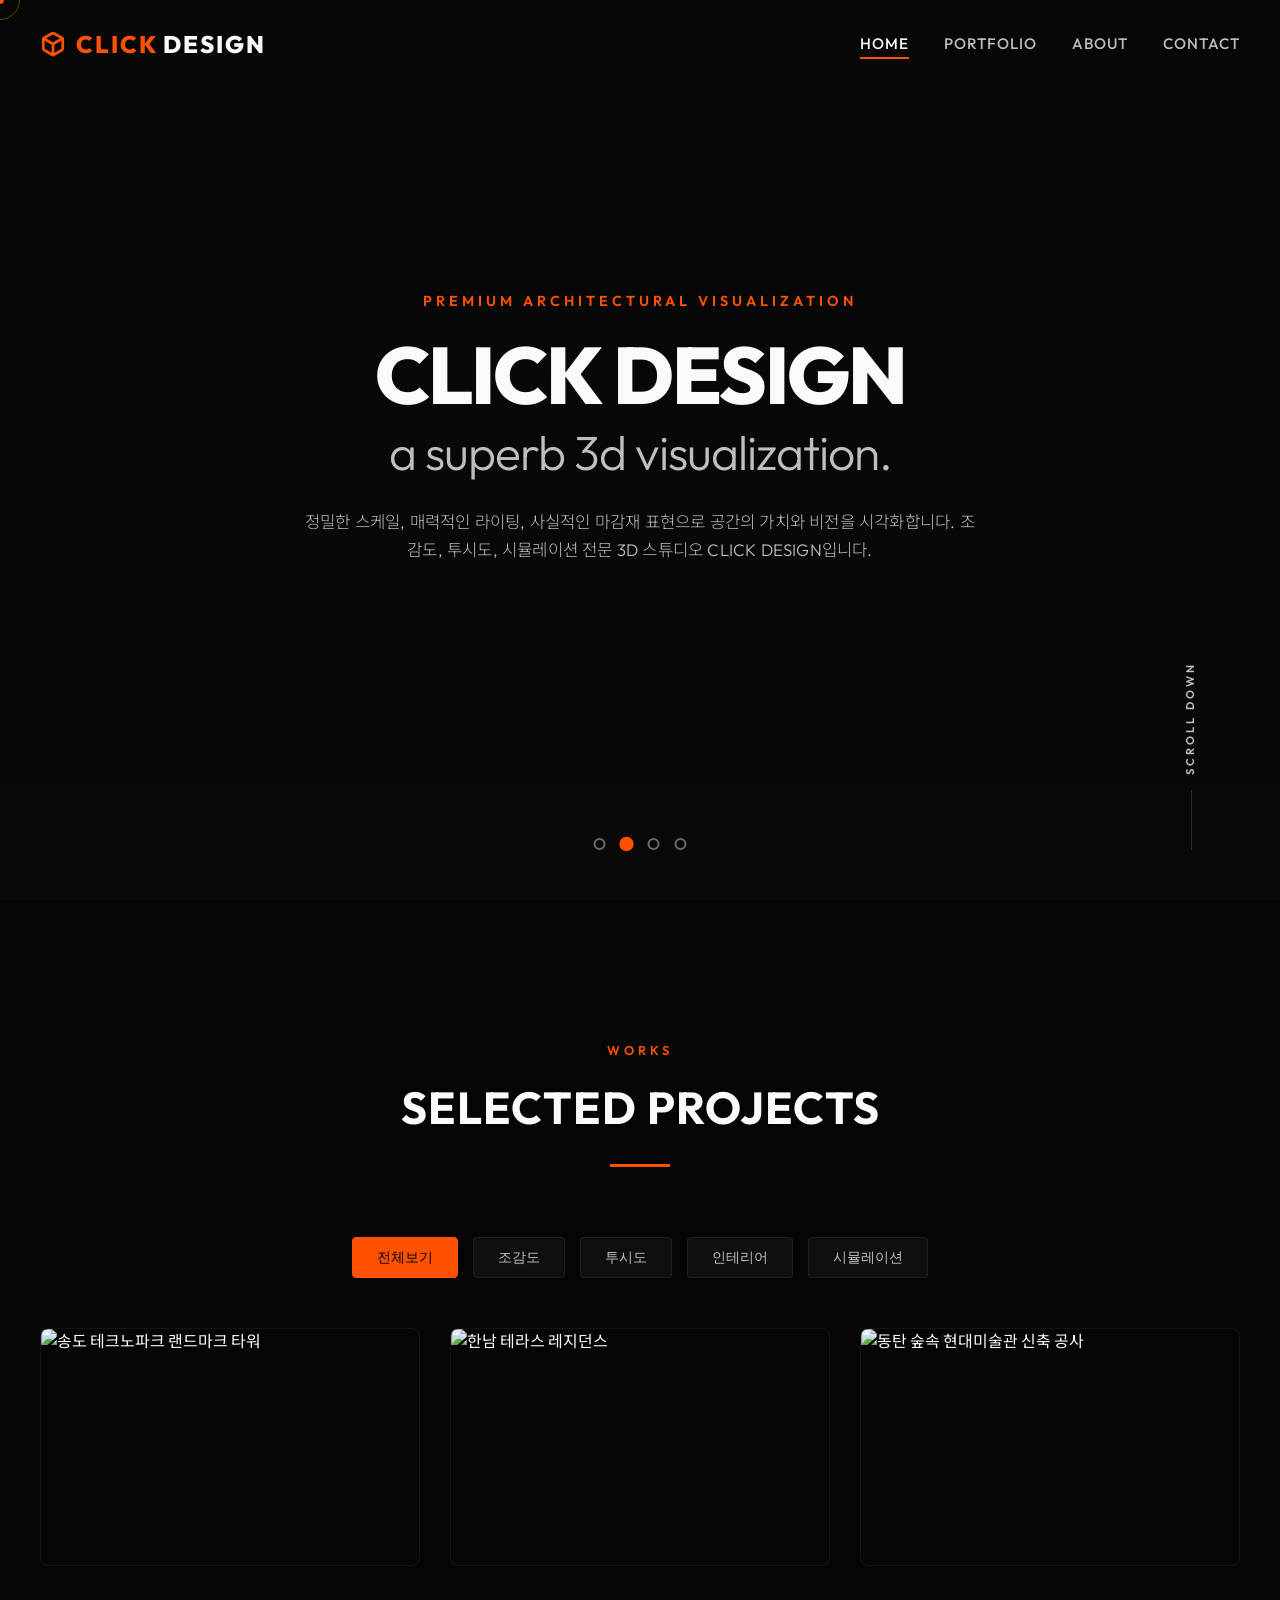
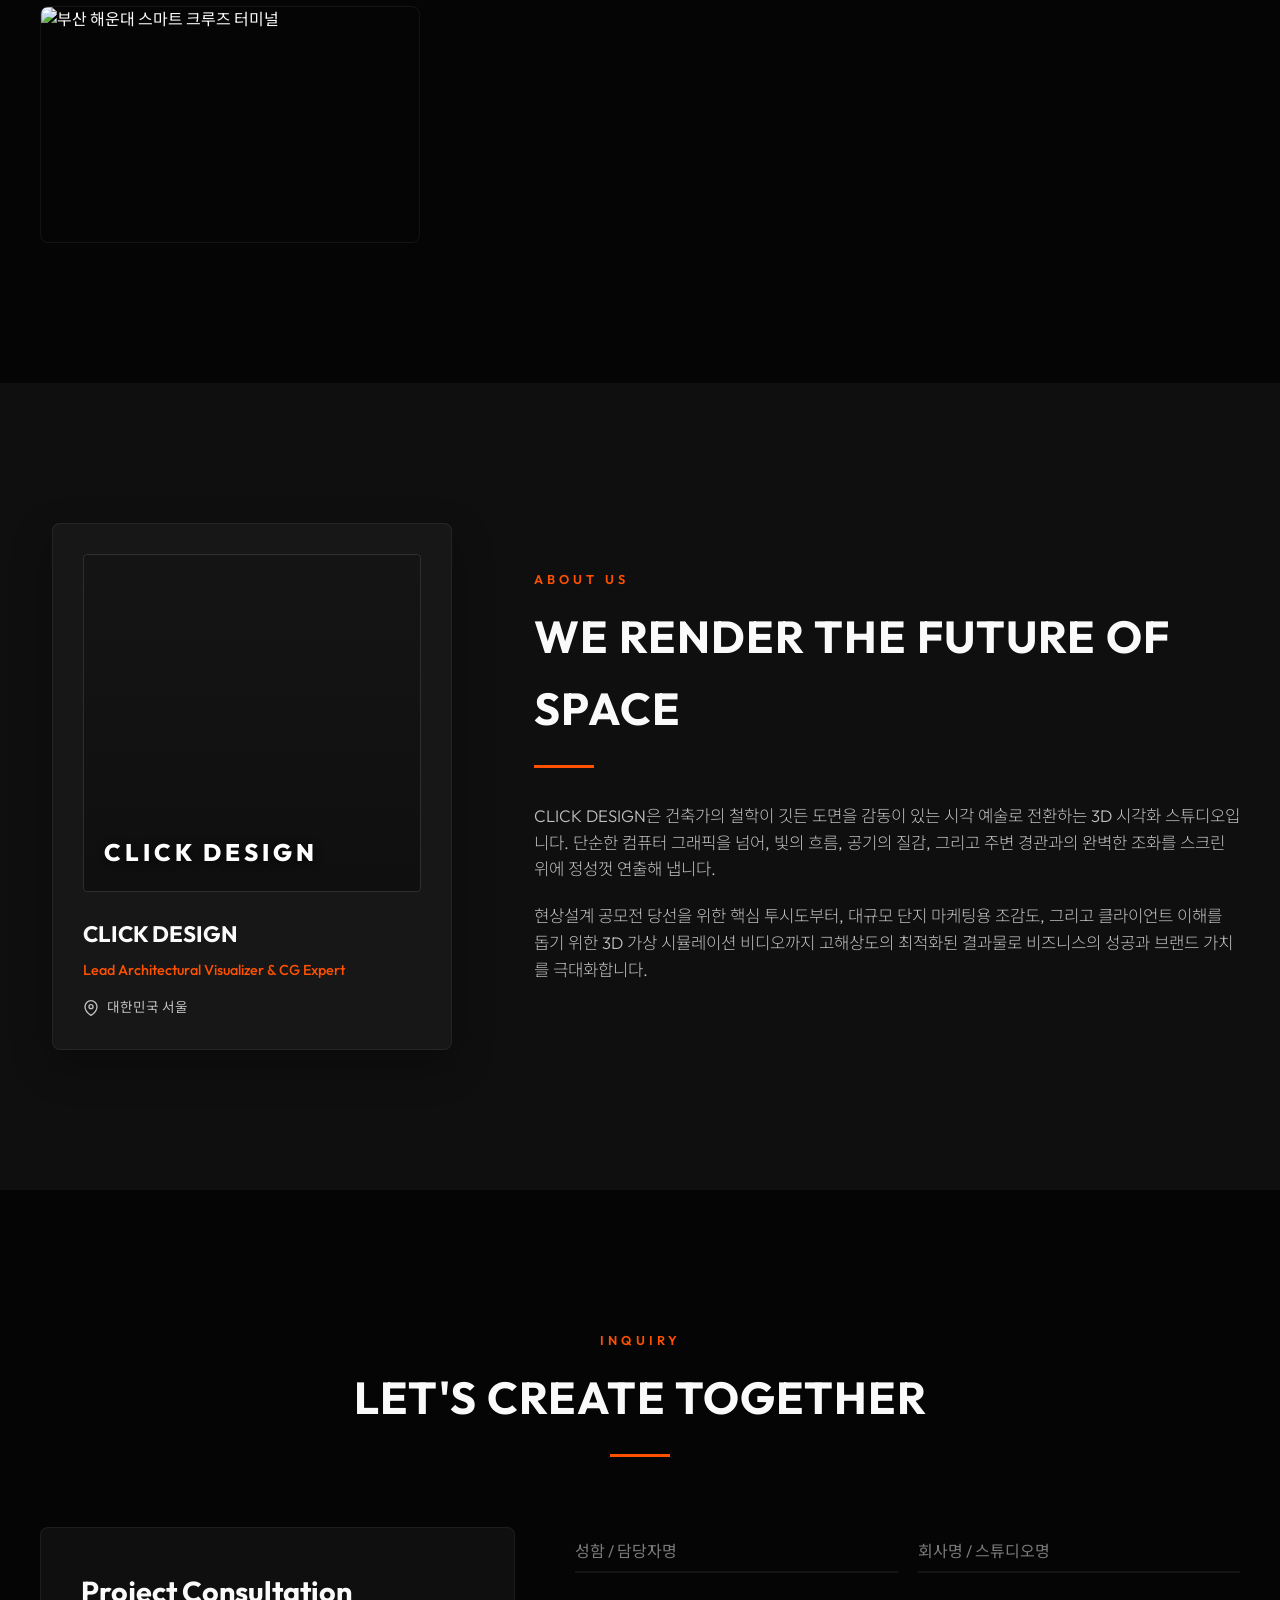
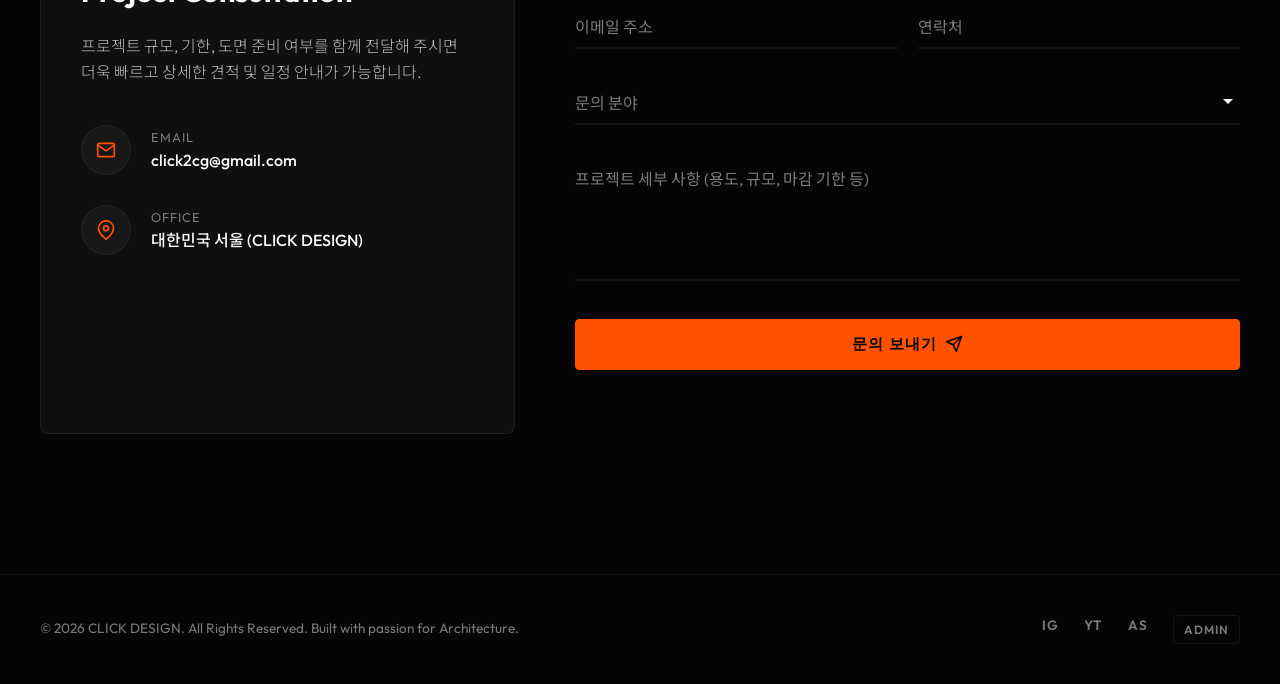
==== index.html @ acc57e6b "Add files via upload" ====
<!DOCTYPE html>
<html lang="ko">
<head>
    <meta charset="UTF-8">
    <meta name="viewport" content="width=device-width, initial-scale=1.0">
    <meta name="description" content="건축 CG, 조감도, 투시도, 3D 시뮬레이션 전문 포트폴리오 웹사이트. 고품질 3D 시각화 및 애니메이션 결과물을 감상하세요.">
    <meta name="keywords" content="건축CG, 조감도, 투시도, 건축시뮬레이션, 3D렌더링, 인테리어CG, 익스테리어CG, 포트폴리오">
    <meta property="og:title" content="CLICK DESIGN | 건축 CG & 시뮬레이션 포트폴리오">
    <meta property="og:description" content="최상의 시각화 경험을 제공하는 건축 CG, 조감도, 투시도, 시뮬레이션 포트폴리오입니다.">
    <meta property="og:type" content="website">
    <title>CLICK DESIGN | 건축 CG & 시뮬레이션 포트폴리오</title>
    <!-- Google Fonts -->
    <link rel="preconnect" href="https://fonts.googleapis.com">
    <link rel="preconnect" href="https://fonts.gstatic.com" crossorigin>
    <link href="https://fonts.googleapis.com/css2?family=Noto+Sans+KR:wght@300;400;500;700&family=Outfit:wght@300;400;600;800&display=swap" rel="stylesheet">
    <link rel="stylesheet" href="styles.css">
</head>
<body>

    <!-- Custom Cursor -->
    <div id="custom-cursor" class="custom-cursor"></div>
    <div id="custom-cursor-follower" class="custom-cursor-follower"></div>

    <!-- Header & Navigation -->
    <header id="main-header" class="main-header">
        <div class="header-container">
            <a href="#" id="logo-link" class="logo">
                <svg class="logo-icon" width="26" height="26" viewBox="0 0 24 24" fill="none" stroke="currentColor" stroke-width="2.5" stroke-linecap="round" stroke-linejoin="round">
                    <path d="M21 16V8a2 2 0 0 0-1-1.73l-7-4a2 2 0 0 0-2 0l-7 4A2 2 0 0 0 3 8v8a2 2 0 0 0 1 1.73l7 4a2 2 0 0 0 2 0l7-4A2 2 0 0 0 21 16z"></path>
                    <polyline points="3.27 6.96 12 12.01 20.73 6.96"></polyline>
                    <line x1="12" y1="22.08" x2="12" y2="12"></line>
                </svg>
                <span class="logo-text"><span class="logo-accent">CLICK</span> DESIGN</span>
            </a>
            
            <div class="header-right">
                <button id="mobile-menu-toggle" class="mobile-menu-toggle" aria-label="메뉴 열기/닫기">
                    <span class="bar"></span>
                    <span class="bar"></span>
                    <span class="bar"></span>
                </button>
            </div>

            <nav id="nav-menu" class="nav-menu">
                <ul>
                    <li><a href="#home" id="nav-home-link" class="nav-link active">Home</a></li>
                    <li><a href="#portfolio" id="nav-portfolio-link" class="nav-link">Portfolio</a></li>
                    <li><a href="#about" id="nav-about-link" class="nav-link">About</a></li>
                    <li><a href="#contact" id="nav-contact-link" class="nav-link">Contact</a></li>
                </ul>
            </nav>
        </div>
    </header>

    <!-- Hero Section -->
    <section id="home" class="hero-section">
        <div class="hero-bg-slider" id="hero-bg-slider">
            <!-- Dynamic Slides injected via JS -->
        </div>
        
        <div class="hero-content scroll-reveal">
            <span class="hero-subtitle">PREMIUM ARCHITECTURAL VISUALIZATION</span>
            <h1 class="hero-title">
                <span class="title-bold">CLICK DESIGN</span>
                <span class="title-light">a superb 3d visualization.</span>
            </h1>
            <p class="hero-desc">정밀한 스케일, 매력적인 라이팅, 사실적인 마감재 표현으로 공간의 가치와 비전을 시각화합니다. 조감도, 투시도, 시뮬레이션 전문 3D 스튜디오 CLICK DESIGN입니다.</p>
        </div>

        <div class="hero-slider-dots" id="hero-slider-dots">
            <!-- Dynamic Dots injected via JS -->
        </div>

        <div class="scroll-indicator" id="scroll-indicator-btn">
            <span class="scroll-text">SCROLL DOWN</span>
            <div class="scroll-mouse">
                <div class="scroll-wheel"></div>
            </div>
        </div>
    </section>

    <!-- Portfolio Section -->
    <section id="portfolio" class="portfolio-section">
        <div class="container">
            <div class="section-header scroll-reveal">
                <span class="section-tag">WORKS</span>
                <h2 class="section-title">Selected Projects</h2>
                <div class="divider"></div>
            </div>

            <!-- Category Filtering Tabs -->
            <div id="portfolio-filters" class="portfolio-filters scroll-reveal">
                <button class="filter-btn active" data-filter="all" id="filter-all-btn">전체보기</button>
                <button class="filter-btn" data-filter="birds-eye" id="filter-birds-eye-btn">조감도</button>
                <button class="filter-btn" data-filter="perspective" id="filter-perspective-btn">투시도</button>
                <button class="filter-btn" data-filter="interior" id="filter-interior-btn">인테리어</button>
                <button class="filter-btn" data-filter="simulation" id="filter-simulation-btn">시뮬레이션</button>
            </div>

            <!-- Portfolio Grid -->
            <div id="portfolio-grid" class="portfolio-grid">
            </div>
        </div>
    </section>

    <!-- About Section -->
    <section id="about" class="about-section">
        <div class="container">
            <div class="about-wrapper">
                
                <!-- Left: Profile & Concept -->
                <div class="about-profile scroll-reveal">
                    <div class="profile-card">
                        <div class="profile-frame">
                            <div class="profile-avatar" style="background-image: linear-gradient(rgba(10, 10, 10, 0.2), rgba(10, 10, 10, 0.6)), url('assets/architectural_cg.png');">
                                <div class="avatar-overlay-text">CLICK DESIGN</div>
                            </div>
                        </div>
                        <div class="profile-details">
                            <h3 class="profile-name">CLICK DESIGN</h3>
                            <p class="profile-title">Lead Architectural Visualizer & CG Expert</p>
                            <p class="profile-location">
                                <svg width="16" height="16" viewBox="0 0 24 24" fill="none" stroke="currentColor" stroke-width="2" stroke-linecap="round" stroke-linejoin="round"><path d="M21 10c0 7-9 13-9 13s-9-6-9-13a9 9 0 0 1 18 0z"></path><circle cx="12" cy="10" r="3"></circle></svg>
                                대한민국 서울
                            </p>
                        </div>
                    </div>
                </div>

                <!-- Right: Bio & Skills -->
                <div class="about-content scroll-reveal">
                    <span class="section-tag">ABOUT US</span>
                    <h2 class="section-title">We Render the Future of Space</h2>
                    <div class="divider"></div>
                    <p class="about-text">
                        CLICK DESIGN은 건축가의 철학이 깃든 도면을 감동이 있는 시각 예술로 전환하는 3D 시각화 스튜디오입니다. 단순한 컴퓨터 그래픽을 넘어, 빛의 흐름, 공기의 질감, 그리고 주변 경관과의 완벽한 조화를 스크린 위에 정성껏 연출해 냅니다.
                    </p>
                    <p class="about-text">
                        현상설계 공모전 당선을 위한 핵심 투시도부터, 대규모 단지 마케팅용 조감도, 그리고 클라이언트 이해를 돕기 위한 3D 가상 시뮬레이션 비디오까지 고해상도의 최적화된 결과물로 비즈니스의 성공과 브랜드 가치를 극대화합니다.
                    </p>
                </div>

            </div>
        </div>
    </section>

    <!-- Contact Section -->
    <section id="contact" class="contact-section">
        <div class="container">
            <div class="section-header scroll-reveal">
                <span class="section-tag">INQUIRY</span>
                <h2 class="section-title">Let's Create Together</h2>
                <div class="divider"></div>
            </div>

            <div class="contact-wrapper">
                
                <!-- Contact Info -->
                <div class="contact-info-panel scroll-reveal">
                    <div class="info-card">
                        <h3>Project Consultation</h3>
                        <p>프로젝트 규모, 기한, 도면 준비 여부를 함께 전달해 주시면 더욱 빠르고 상세한 견적 및 일정 안내가 가능합니다.</p>
                        
                        <ul class="contact-details-list">
                            <li>
                                <div class="detail-icon">
                                    <svg width="20" height="20" viewBox="0 0 24 24" fill="none" stroke="currentColor" stroke-width="2" stroke-linecap="round" stroke-linejoin="round"><path d="M4 4h16c1.1 0 2 .9 2 2v12c0 1.1-.9 2-2 2H4c-1.1 0-2-.9-2-2V6c0-1.1.9-2 2-2z"></path><polyline points="22,6 12,13 2,6"></polyline></svg>
                                </div>
                                <div class="detail-text">
                                    <span class="detail-label">Email</span>
                                    <span class="detail-value">click2cg@gmail.com</span>
                                </div>
                            </li>
                            <li>
                                <div class="detail-icon">
                                    <svg width="20" height="20" viewBox="0 0 24 24" fill="none" stroke="currentColor" stroke-width="2" stroke-linecap="round" stroke-linejoin="round"><path d="M21 10c0 7-9 13-9 13s-9-6-9-13a9 9 0 0 1 18 0z"></path><circle cx="12" cy="10" r="3"></circle></svg>
                                </div>
                                <div class="detail-text">
                                    <span class="detail-label">Office</span>
                                    <span class="detail-value">대한민국 서울 (CLICK DESIGN)</span>
                                </div>
                            </li>
                        </ul>
                    </div>
                </div>

                <!-- Contact Form -->
                <div class="contact-form-panel scroll-reveal">
                    <form id="project-contact-form" class="contact-form">
                        <div class="form-row">
                            <div class="form-group floating-group">
                                <input type="text" id="contact-name" name="name" required placeholder=" " autocomplete="off">
                                <label for="contact-name">성함 / 담당자명</label>
                            </div>
                            <div class="form-group floating-group">
                                <input type="text" id="contact-company" name="company" placeholder=" " autocomplete="off">
                                <label for="contact-company">회사명 / 스튜디오명</label>
                            </div>
                        </div>
                        <div class="form-row">
                            <div class="form-group floating-group">
                                <input type="email" id="contact-email" name="email" required placeholder=" " autocomplete="off">
                                <label for="contact-email">이메일 주소</label>
                            </div>
                            <div class="form-group floating-group">
                                <input type="tel" id="contact-phone" name="phone" required placeholder=" " autocomplete="off">
                                <label for="contact-phone">연락처</label>
                            </div>
                        </div>
                        <div class="form-group floating-group">
                            <select id="contact-category" name="category" required>
                                <option value="" disabled selected hidden></option>
                                <option value="birds-eye">조감도 제작</option>
                                <option value="perspective">투시도 제작 (익스테리어/인테리어)</option>
                                <option value="interior">인테리어</option>
                                <option value="simulation">3D 시뮬레이션 및 영상</option>
                                <option value="etc">기타 (기획설계/협업 문의)</option>
                            </select>
                            <label for="contact-category" class="select-label">문의 분야</label>
                        </div>
                        <div class="form-group floating-group">
                            <textarea id="contact-message" name="message" rows="5" required placeholder=" "></textarea>
                            <label for="contact-message">프로젝트 세부 사항 (용도, 규모, 마감 기한 등)</label>
                        </div>
                        <button type="submit" id="submit-contact-btn" class="btn btn-primary btn-submit">
                            <span>문의 보내기</span>
                            <svg width="18" height="18" viewBox="0 0 24 24" fill="none" stroke="currentColor" stroke-width="2" stroke-linecap="round" stroke-linejoin="round"><line x1="22" y1="2" x2="11" y2="13"></line><polygon points="22 2 15 22 11 13 2 9 22 2"></polygon></svg>
                        </button>
                        <div id="form-feedback-message" class="form-feedback-message"></div>
                    </form>
                </div>

            </div>
        </div>
    </section>

    <!-- Footer -->
    <footer class="main-footer">
        <div class="container">
            <div class="footer-bottom">
                <p>&copy; 2026 CLICK DESIGN. All Rights Reserved. Built with passion for Architecture.</p>
                <div class="footer-socials">
                    <a href="#" aria-label="Instagram">IG</a>
                    <a href="#" aria-label="YouTube">YT</a>
                    <a href="#" aria-label="Artstation">AS</a>
                    <a href="admin.html" aria-label="Admin Dashboard" class="admin-portal-link">ADMIN</a>
                </div>
            </div>
        </div>
    </footer>

    <!-- Project Detail Modal (Lightbox) -->
    <div id="project-detail-modal" class="project-modal" aria-hidden="true" role="dialog">
        <div class="modal-backdrop" id="modal-close-backdrop"></div>
        <div class="modal-content-wrapper">
            <button id="modal-close-btn" class="modal-close-btn" aria-label="모달 닫기">&times;</button>
            <div class="modal-image-panel">
                <img id="modal-project-img" src="" alt="프로젝트 이미지">
            </div>
        </div>
    </div>



    <!-- Scroll to Top Button -->
    <button id="scroll-to-top" class="scroll-to-top-btn" aria-label="맨 위로 가기">
        <svg width="24" height="24" viewBox="0 0 24 24" fill="none" stroke="currentColor" stroke-width="2" stroke-linecap="round" stroke-linejoin="round"><polyline points="18 15 12 9 6 15"></polyline></svg>
    </button>

    <script src="app.js"></script>
</body>
</html>
---- styles.css ----
/* ==========================================================================
   CLICK DESIGN CSS Core Design System
   ========================================================================== */

:root {
    /* Pure Deep Black Color Palette (Gorilla Studio Style) */
    --bg-primary: hsl(0, 0%, 2%);
    --bg-secondary: hsl(0, 0%, 6%);
    --bg-tertiary: hsl(0, 0%, 9%);
    
    --text-primary: hsl(0, 0%, 98%);
    --text-secondary: hsl(0, 0%, 75%);
    --text-muted: hsl(0, 0%, 48%);
    
    --accent: hsl(19, 100%, 50%); /* Vibrant Coral Orange (#ff5000) */
    --accent-rgb: 255, 80, 0;
    --accent-light: hsl(19, 100%, 65%);
    
    --glass-bg: rgba(5, 5, 5, 0.85);
    --glass-border: rgba(255, 255, 255, 0.06);
    --glass-border-focus: rgba(255, 80, 0, 0.4);
    
    /* Typography */
    --font-primary: 'Outfit', 'Noto Sans KR', sans-serif;
    
    /* Transitions */
    --transition-fast: 0.2s cubic-bezier(0.25, 0.46, 0.45, 0.94);
    --transition-normal: 0.4s cubic-bezier(0.25, 0.46, 0.45, 0.94);
    --transition-slow: 0.8s cubic-bezier(0.25, 1, 0.5, 1);
    
    /* Border Radius */
    --radius-sm: 4px;
    --radius-md: 8px;
    --radius-lg: 16px;
    --radius-full: 9999px;
}

/* Reset & Global Styles */
* {
    margin: 0;
    padding: 0;
    box-sizing: border-box;
}

body:not(.admin-page),
body:not(.admin-page) * {
    cursor: none; /* Hide default cursor for custom cursor experience */
}

html {
    scroll-behavior: smooth;
    font-size: 16px;
    background-color: var(--bg-primary);
    color: var(--text-primary);
    font-family: var(--font-primary);
}

body {
    overflow-x: hidden;
    line-height: 1.6;
    -webkit-font-smoothing: antialiased;
}

/* Custom Scrollbar */
::-webkit-scrollbar {
    width: 8px;
}
::-webkit-scrollbar-track {
    background: var(--bg-primary);
}
::-webkit-scrollbar-thumb {
    background: var(--bg-tertiary);
    border-radius: var(--radius-full);
}
::-webkit-scrollbar-thumb:hover {
    background: var(--accent);
}

/* Custom Cursor */
.custom-cursor {
    width: 8px;
    height: 8px;
    background-color: var(--accent);
    border-radius: 50%;
    position: fixed;
    transform: translate(-50%, -50%);
    pointer-events: none;
    z-index: 10000;
    transition: width 0.2s, height 0.2s;
}

.custom-cursor-follower {
    width: 40px;
    height: 40px;
    border: 1px solid rgba(247, 152, 18, 0.4);
    border-radius: 50%;
    position: fixed;
    transform: translate(-50%, -50%);
    pointer-events: none;
    z-index: 9999;
    transition: transform 0.08s ease-out, width 0.2s, height 0.2s, background-color 0.2s;
}

/* Hover States for Custom Cursor */
.hovering-link .custom-cursor {
    width: 24px;
    height: 24px;
    background-color: rgba(247, 152, 18, 0.3);
}
.hovering-link .custom-cursor-follower {
    width: 50px;
    height: 50px;
    border-color: var(--accent);
    background-color: rgba(247, 152, 18, 0.05);
}

/* Container */
.container {
    width: 100%;
    max-width: 1300px;
    margin: 0 auto;
    padding: 0 40px;
}

@media (max-width: 768px) {
    .container {
        padding: 0 20px;
    }
}

/* Buttons */
.btn {
    display: inline-flex;
    align-items: center;
    justify-content: center;
    gap: 8px;
    padding: 14px 28px;
    font-weight: 600;
    font-size: 0.95rem;
    letter-spacing: 1px;
    border-radius: var(--radius-sm);
    text-decoration: none;
    text-transform: uppercase;
    transition: var(--transition-normal);
}

.btn-primary {
    background-color: var(--accent);
    color: var(--bg-primary);
    border: 1px solid var(--accent);
}

.btn-primary:hover {
    background-color: transparent;
    color: var(--accent);
    box-shadow: 0 0 20px rgba(247, 152, 18, 0.3);
}

.btn-secondary {
    background-color: transparent;
    color: var(--text-primary);
    border: 1px solid rgba(255, 255, 255, 0.2);
}

.btn-secondary:hover {
    border-color: var(--accent);
    color: var(--accent);
}

/* Header & GNB */
.main-header {
    position: fixed;
    top: 0;
    left: 0;
    width: 100%;
    z-index: 1000;
    padding: 25px 0;
    transition: var(--transition-normal);
    border-bottom: 1px solid transparent;
}

.main-header.scrolled {
    padding: 15px 0;
    background-color: var(--glass-bg);
    backdrop-filter: blur(15px);
    -webkit-backdrop-filter: blur(15px);
    border-bottom: 1px solid var(--glass-border);
}

.header-container {
    display: flex;
    justify-content: space-between;
    align-items: center;
    max-width: 1300px;
    margin: 0 auto;
    padding: 0 40px;
}

@media (max-width: 768px) {
    .header-container {
        padding: 0 20px;
    }
}

.logo {
    font-size: 1.5rem;
    font-weight: 800;
    letter-spacing: 2px;
    color: var(--text-primary);
    text-decoration: none;
    display: inline-flex;
    align-items: center;
    gap: 10px;
}

.logo-icon {
    color: var(--accent);
    transition: transform var(--transition-normal);
}

.logo:hover .logo-icon {
    transform: rotate(12deg) scale(1.1);
}

.logo-accent {
    color: var(--accent);
}

.nav-menu ul {
    display: flex;
    list-style: none;
    gap: 35px;
}

.nav-link {
    color: var(--text-secondary);
    text-decoration: none;
    font-weight: 500;
    font-size: 0.95rem;
    letter-spacing: 1px;
    text-transform: uppercase;
    position: relative;
    padding: 6px 0;
    transition: var(--transition-fast);
}

.nav-link::after {
    content: '';
    position: absolute;
    bottom: 0;
    left: 0;
    width: 0;
    height: 2px;
    background-color: var(--accent);
    transition: var(--transition-normal);
}

.nav-link:hover, .nav-link.active {
    color: var(--text-primary);
}

.nav-link:hover::after, .nav-link.active::after {
    width: 100%;
}

/* Mobile Menu Button */
.mobile-menu-toggle {
    display: none;
    background: none;
    border: none;
    flex-direction: column;
    gap: 6px;
}

.mobile-menu-toggle .bar {
    width: 25px;
    height: 2px;
    background-color: var(--text-primary);
    transition: var(--transition-normal);
}

@media (max-width: 768px) {
    .mobile-menu-toggle {
        display: flex;
    }
    
    .nav-menu {
        position: fixed;
        top: 0;
        right: -100%;
        width: 70%;
        height: 100vh;
        background-color: var(--bg-secondary);
        z-index: 999;
        display: flex;
        align-items: center;
        justify-content: center;
        box-shadow: -10px 0 30px rgba(0, 0, 0, 0.5);
        transition: var(--transition-normal);
    }
    
    .nav-menu.active {
        right: 0;
    }
    
    .nav-menu ul {
        flex-direction: column;
        align-items: center;
        gap: 30px;
    }
    
    .nav-link {
        font-size: 1.3rem;
    }

    .mobile-menu-toggle.active .bar:nth-child(1) {
        transform: rotate(45deg) translate(5px, 6px);
    }
    
    .mobile-menu-toggle.active .bar:nth-child(2) {
        opacity: 0;
    }
    
    .mobile-menu-toggle.active .bar:nth-child(3) {
        transform: rotate(-45deg) translate(5px, -6px);
    }
}

/* Hero Section */
.hero-section {
    position: relative;
    width: 100%;
    height: 100vh;
    display: flex;
    align-items: center;
    overflow: hidden;
}

.hero-bg-slider {
    position: absolute;
    top: 0;
    left: 0;
    width: 100%;
    height: 100%;
    z-index: 1;
}

.hero-bg-slider .slide {
    position: absolute;
    top: 0;
    left: 0;
    width: 100%;
    height: 100%;
    background-size: cover;
    background-position: center;
    opacity: 0;
    transition: opacity 1.2s ease-in-out;
}

.hero-bg-slider .slide.active {
    opacity: 1;
}

.hero-content {
    position: relative;
    z-index: 2;
    max-width: 800px;
    margin: 0 auto;
    padding: 0 40px;
    text-align: center;
}

.hero-subtitle {
    font-size: 0.9rem;
    font-weight: 600;
    letter-spacing: 4px;
    color: var(--accent);
    margin-bottom: 20px;
    display: block;
}

.hero-title {
    font-size: 5rem;
    font-weight: 300;
    line-height: 1.05;
    letter-spacing: -2px;
    margin-bottom: 30px;
    text-transform: uppercase;
    display: flex;
    flex-direction: column;
    align-items: center;
}

.hero-title .title-bold {
    font-weight: 800;
    color: var(--text-primary);
    display: block;
}

.hero-title .title-light {
    font-weight: 300;
    color: var(--text-secondary);
    font-size: 3rem;
    text-transform: lowercase;
    margin-top: 10px;
    letter-spacing: -1px;
    display: block;
}

.hero-desc {
    font-size: 1.05rem;
    color: var(--text-secondary);
    max-width: 680px;
    margin: 0 auto 45px;
    font-weight: 300;
    line-height: 1.7;
    letter-spacing: 0.2px;
}

.hero-actions {
    display: flex;
    justify-content: center;
    gap: 20px;
}

@media (max-width: 768px) {
    .hero-title {
        font-size: 2.8rem;
    }
    
    .hero-actions {
        flex-direction: column;
        gap: 12px;
        padding: 0 40px;
    }
}

.hero-slider-dots {
    position: absolute;
    bottom: 50px;
    left: 50%;
    transform: translateX(-50%);
    z-index: 2;
    display: flex;
    gap: 15px;
}

.hero-slider-dots .dot {
    width: 12px;
    height: 12px;
    border: 2px solid rgba(255, 255, 255, 0.4);
    border-radius: 50%;
    transition: var(--transition-normal);
}

.hero-slider-dots .dot.active {
    background-color: var(--accent);
    border-color: var(--accent);
    transform: scale(1.2);
}

.scroll-indicator {
    position: absolute;
    bottom: 50px;
    right: 80px;
    z-index: 2;
    display: flex;
    flex-direction: column;
    align-items: center;
    gap: 15px;
}

.scroll-text {
    font-size: 0.7rem;
    letter-spacing: 3px;
    font-weight: 600;
    color: var(--text-secondary);
    writing-mode: vertical-lr;
    transform: rotate(180deg);
}

.scroll-mouse {
    width: 1px;
    height: 60px;
    background-color: rgba(255, 255, 255, 0.15);
    position: relative;
    overflow: hidden;
}

.scroll-wheel {
    width: 1px;
    height: 20px;
    background-color: var(--accent);
    position: absolute;
    top: -20px;
    left: 0;
    animation: scrollLineAnimation 2s infinite ease-in-out;
}

@keyframes scrollLineAnimation {
    0% {
        top: -20px;
    }
    50% {
        top: 60px;
    }
    100% {
        top: 60px;
    }
}

@media (max-width: 768px) {
    .scroll-indicator {
        display: none;
    }
}

/* Sections Global */
.portfolio-section, .about-section, .contact-section {
    padding: 140px 0;
    background-color: var(--bg-primary);
}

.section-header {
    text-align: center;
    margin-bottom: 70px;
}

.section-tag {
    font-size: 0.8rem;
    font-weight: 600;
    letter-spacing: 4px;
    color: var(--accent);
    display: block;
    margin-bottom: 12px;
}

.section-title {
    font-size: 2.8rem;
    font-weight: 700;
    letter-spacing: 1px;
    text-transform: uppercase;
}

.divider {
    width: 60px;
    height: 3px;
    background-color: var(--accent);
    margin: 20px auto 0;
}

@media (max-width: 768px) {
    .portfolio-section, .about-section, .contact-section {
        padding: 90px 0;
    }
    
    .section-title {
        font-size: 2rem;
    }
}

/* Portfolio Filters */
.portfolio-filters {
    display: flex;
    justify-content: center;
    flex-wrap: wrap;
    gap: 15px;
    margin-bottom: 50px;
}

.filter-btn {
    background-color: var(--bg-secondary);
    color: var(--text-secondary);
    border: 1px solid var(--glass-border);
    padding: 10px 24px;
    font-size: 0.9rem;
    font-weight: 500;
    border-radius: var(--radius-sm);
    transition: var(--transition-normal);
}

.filter-btn:hover, .filter-btn.active {
    background-color: var(--accent);
    color: var(--bg-primary);
    border-color: var(--accent);
}

/* Portfolio Grid */
.portfolio-grid {
    display: grid;
    grid-template-columns: repeat(3, 1fr);
    gap: 40px 30px;
}

@media (max-width: 1200px) {
    .portfolio-grid {
        grid-template-columns: repeat(2, 1fr);
        gap: 30px;
    }
}

@media (max-width: 768px) {
    .portfolio-grid {
        grid-template-columns: 1fr;
        gap: 20px;
    }
}

.portfolio-item {
    position: relative;
    overflow: hidden;
    background-color: transparent;
    border: none;
    box-shadow: none;
    transition: transform var(--transition-normal);
    display: flex;
    flex-direction: column;
    gap: 15px;
    cursor: pointer;
}

.portfolio-card {
    position: relative;
    width: 100%;
    aspect-ratio: 16 / 10;
    overflow: hidden;
    border-radius: var(--radius-md);
    border: 1px solid var(--glass-border);
}

.card-img-wrapper {
    width: 100%;
    height: 100%;
    overflow: hidden;
}

.portfolio-card img {
    width: 100%;
    height: 100%;
    object-fit: cover;
    transition: transform 0.8s cubic-bezier(0.25, 1, 0.5, 1);
}

.portfolio-item:hover img {
    transform: scale(1.05);
}

.portfolio-info {
    padding: 0 5px;
    display: flex;
    flex-direction: column;
    gap: 5px;
}

.portfolio-category {
    font-size: 0.75rem;
    font-weight: 600;
    color: var(--accent);
    text-transform: uppercase;
    letter-spacing: 2px;
}

.portfolio-title {
    font-size: 1.25rem;
    font-weight: 700;
    color: var(--text-primary);
    line-height: 1.3;
    transition: color var(--transition-fast);
}

.portfolio-item:hover .portfolio-title {
    color: var(--accent);
}

.portfolio-meta {
    font-size: 0.8rem;
    color: var(--text-muted);
    letter-spacing: 0.5px;
}

/* About Section */
.about-section {
    background-color: var(--bg-secondary);
}

.about-wrapper {
    display: grid;
    grid-template-columns: 4.5fr 7.5fr;
    gap: 70px;
    align-items: center;
}

@media (max-width: 991px) {
    .about-wrapper {
        grid-template-columns: 1fr;
        gap: 50px;
    }
}

.about-profile {
    display: flex;
    justify-content: center;
}

.profile-card {
    background-color: var(--bg-tertiary);
    border: 1px solid var(--glass-border);
    border-radius: var(--radius-md);
    padding: 30px;
    width: 100%;
    max-width: 400px;
    box-shadow: 0 15px 40px rgba(0, 0, 0, 0.3);
}

.profile-frame {
    width: 100%;
    aspect-ratio: 1;
    border-radius: var(--radius-sm);
    overflow: hidden;
    margin-bottom: 25px;
    border: 1px solid rgba(255, 255, 255, 0.1);
}

.profile-avatar {
    width: 100%;
    height: 100%;
    background-size: cover;
    background-position: center;
    position: relative;
    transition: transform 0.5s ease;
}

.profile-avatar:hover {
    transform: scale(1.05);
}

.avatar-overlay-text {
    position: absolute;
    bottom: 20px;
    left: 20px;
    font-size: 1.5rem;
    font-weight: 800;
    letter-spacing: 4px;
    color: white;
    text-shadow: 0 2px 10px rgba(0, 0, 0, 0.8);
}

.profile-name {
    font-size: 1.4rem;
    font-weight: 700;
    margin-bottom: 6px;
}

.profile-title {
    color: var(--accent);
    font-size: 0.9rem;
    font-weight: 500;
    margin-bottom: 15px;
}

.profile-location {
    font-size: 0.85rem;
    color: var(--text-secondary);
    display: flex;
    align-items: center;
    gap: 8px;
}

.about-content .section-title {
    text-align: left;
}

.about-content .divider {
    margin: 20px 0 35px 0;
}

.about-text {
    font-size: 1.05rem;
    color: var(--text-secondary);
    margin-bottom: 20px;
    font-weight: 300;
}

.skills-container {
    margin-top: 40px;
}

.skills-title {
    font-size: 1.1rem;
    font-weight: 600;
    margin-bottom: 20px;
    letter-spacing: 1px;
    text-transform: uppercase;
}

.skill-bar-wrapper {
    margin-bottom: 20px;
}

.skill-info {
    display: flex;
    justify-content: space-between;
    font-size: 0.85rem;
    font-weight: 500;
    color: var(--text-primary);
    margin-bottom: 8px;
}

.skill-track {
    width: 100%;
    height: 4px;
    background-color: var(--bg-primary);
    border-radius: var(--radius-full);
    overflow: hidden;
}

.skill-fill {
    height: 100%;
    background-color: var(--accent);
    border-radius: var(--radius-full);
    width: 0; /* Dynamic loading via JS */
    transition: width 1.5s cubic-bezier(0.1, 1, 0.1, 1);
}

/* Contact Section */
.contact-wrapper {
    display: grid;
    grid-template-columns: 5fr 7fr;
    gap: 60px;
}

@media (max-width: 991px) {
    .contact-wrapper {
        grid-template-columns: 1fr;
        gap: 50px;
    }
}

.info-card {
    background-color: var(--bg-secondary);
    border: 1px solid var(--glass-border);
    border-radius: var(--radius-md);
    padding: 40px;
    height: 100%;
}

.info-card h3 {
    font-size: 1.8rem;
    font-weight: 700;
    margin-bottom: 20px;
}

.info-card p {
    color: var(--text-secondary);
    margin-bottom: 40px;
    font-weight: 300;
}

.contact-details-list {
    list-style: none;
    display: flex;
    flex-direction: column;
    gap: 30px;
}

.contact-details-list li {
    display: flex;
    align-items: center;
    gap: 20px;
}

.detail-icon {
    display: flex;
    align-items: center;
    justify-content: center;
    width: 50px;
    height: 50px;
    border-radius: 50%;
    background-color: var(--bg-tertiary);
    border: 1px solid var(--glass-border);
    color: var(--accent);
}

.detail-text {
    display: flex;
    flex-direction: column;
}

.detail-label {
    font-size: 0.8rem;
    color: var(--text-muted);
    text-transform: uppercase;
    letter-spacing: 1px;
}

.detail-value {
    font-size: 1rem;
    font-weight: 500;
}

.contact-form {
    display: flex;
    flex-direction: column;
    gap: 30px;
}

.form-row {
    display: grid;
    grid-template-columns: 1fr 1fr;
    gap: 20px;
}

@media (max-width: 600px) {
    .form-row {
        grid-template-columns: 1fr;
    }
}

.floating-group {
    position: relative;
    width: 100%;
}

.floating-group input, 
.floating-group textarea, 
.floating-group select {
    width: 100%;
    background-color: transparent;
    border: none;
    border-bottom: 2px solid var(--glass-border);
    padding: 12px 0;
    font-size: 1rem;
    color: var(--text-primary);
    font-family: var(--font-primary);
    outline: none;
    transition: border-color var(--transition-normal);
}

.floating-group textarea {
    resize: none;
}

.floating-group select {
    appearance: none;
    -webkit-appearance: none;
    background-image: url("data:image/svg+xml;utf8,<svg fill='white' height='24' viewBox='0 0 24 24' width='24' xmlns='http://www.w3.org/2000/svg'><path d='M7 10l5 5 5-5z'/><path d='M0 0h24v24H0z' fill='none'/></svg>");
    background-repeat: no-repeat;
    background-position: right center;
    border-radius: 0;
}

/* Floating Label Animation */
.floating-group label {
    position: absolute;
    top: 12px;
    left: 0;
    font-size: 1rem;
    color: var(--text-muted);
    pointer-events: none;
    transition: transform var(--transition-normal) ease, font-size var(--transition-normal) ease, color var(--transition-normal) ease;
}

.floating-group input:focus ~ label,
.floating-group input:not(:placeholder-shown) ~ label,
.floating-group textarea:focus ~ label,
.floating-group textarea:not(:placeholder-shown) ~ label {
    transform: translateY(-25px);
    font-size: 0.8rem;
    color: var(--accent);
}

.floating-group select:focus ~ label,
.floating-group select:valid ~ label {
    transform: translateY(-25px);
    font-size: 0.8rem;
    color: var(--accent);
}

.floating-group input:focus, 
.floating-group textarea:focus, 
.floating-group select:focus {
    border-color: var(--accent);
}

.btn-submit {
    border-radius: var(--radius-sm);
    width: 100%;
    cursor: none;
}

.form-feedback-message {
    font-size: 0.95rem;
    margin-top: 10px;
    text-align: center;
    min-height: 24px;
}

.form-feedback-message.success {
    color: hsl(140, 70%, 50%);
}

.form-feedback-message.error {
    color: hsl(0, 80%, 60%);
}

/* Footer */
.main-footer {
    background-color: var(--bg-primary);
    border-top: 1px solid var(--glass-border);
    padding: 40px 0;
}

.footer-bottom {
    display: flex;
    justify-content: space-between;
    align-items: center;
    flex-wrap: wrap;
    gap: 20px;
}

.footer-bottom p {
    color: var(--text-muted);
    font-size: 0.85rem;
}

.footer-socials {
    display: flex;
    gap: 25px;
}

.footer-socials a {
    color: var(--text-muted);
    text-decoration: none;
    font-size: 0.85rem;
    font-weight: 600;
    letter-spacing: 1px;
    transition: var(--transition-fast);
}

.footer-socials a:hover {
    color: var(--accent);
}

@media (max-width: 600px) {
    .footer-bottom {
        flex-direction: column;
        text-align: center;
    }
}

/* Project Detail Modal */
.project-modal {
    position: fixed;
    top: 0;
    left: 0;
    width: 100%;
    height: 100%;
    z-index: 2000;
    display: flex;
    align-items: center;
    justify-content: center;
    opacity: 0;
    pointer-events: none;
    transition: opacity 0.5s ease;
}

.project-modal.active {
    opacity: 1;
    pointer-events: auto;
}

.modal-backdrop {
    position: absolute;
    top: 0;
    left: 0;
    width: 100%;
    height: 100%;
    background-color: rgba(6, 8, 12, 0.9);
    backdrop-filter: blur(10px);
    -webkit-backdrop-filter: blur(10px);
}

.modal-content-wrapper {
    position: relative;
    z-index: 2001;
    width: fit-content;
    max-width: 90%;
    max-height: 90vh;
    background-color: var(--bg-secondary);
    border: 1px solid var(--glass-border);
    border-radius: var(--radius-lg);
    box-shadow: 0 25px 60px rgba(0, 0, 0, 0.6);
    overflow: hidden;
    transform: scale(0.9);
    transition: transform 0.5s cubic-bezier(0.25, 1, 0.5, 1);
    display: flex;
    flex-direction: column;
    min-width: 350px;
}

.project-modal.active .modal-content-wrapper {
    transform: scale(1);
}

.modal-close-btn {
    position: absolute;
    top: 25px;
    right: 25px;
    z-index: 10;
    background: rgba(12, 14, 18, 0.8);
    border: 1px solid var(--glass-border);
    color: var(--text-primary);
    font-size: 2rem;
    width: 44px;
    height: 44px;
    border-radius: 50%;
    display: flex;
    align-items: center;
    justify-content: center;
    transition: var(--transition-normal);
}

.modal-close-btn:hover {
    background-color: var(--accent);
    color: var(--bg-primary);
}

.modal-image-panel {
    background-color: #000000;
    display: flex;
    align-items: center;
    justify-content: center;
    overflow: hidden;
    width: 100%;
    height: 100%;
}

.modal-image-panel img {
    max-width: 90vw;
    max-height: 90vh;
    width: auto;
    height: auto;
    object-fit: contain; /* 원본 비율 유지 */
    display: block;
}

.modal-category {
    font-size: 0.75rem;
    font-weight: 600;
    color: var(--accent);
    letter-spacing: 2px;
    text-transform: uppercase;
    margin-bottom: 4px;
}

.modal-title {
    font-size: 1.3rem;
    font-weight: 700;
    line-height: 1.2;
    color: var(--text-primary);
}

/* Scroll To Top */
.scroll-to-top-btn {
    position: fixed;
    bottom: 30px;
    right: 30px;
    z-index: 99;
    width: 50px;
    height: 50px;
    border-radius: 50%;
    background-color: var(--glass-bg);
    border: 1px solid var(--glass-border);
    color: var(--text-primary);
    display: flex;
    align-items: center;
    justify-content: center;
    opacity: 0;
    visibility: hidden;
    pointer-events: none;
    transition: opacity var(--transition-normal), transform var(--transition-normal), visibility var(--transition-normal);
}

.scroll-to-top-btn.active {
    opacity: 1;
    visibility: visible;
    pointer-events: auto;
}

.scroll-to-top-btn:hover {
    background-color: var(--accent);
    color: var(--bg-primary);
    border-color: var(--accent);
    transform: translateY(-5px);
}

/* Scroll Animations */
.scroll-reveal {
    opacity: 0;
    transform: translateY(30px);
    transition: opacity 1s cubic-bezier(0.25, 1, 0.5, 1), transform 1s cubic-bezier(0.25, 1, 0.5, 1);
}

.scroll-reveal.active {
    opacity: 1;
    transform: translateY(0);
}

/* ==========================================================================
   Admin Mode CRUD UI Styles
   ========================================================================== */

.header-right {
    display: flex;
    align-items: center;
    gap: 20px;
}

.admin-toggle-btn {
    display: inline-flex;
    align-items: center;
    gap: 8px;
    background-color: rgba(255, 255, 255, 0.05);
    border: 1px solid var(--glass-border);
    color: var(--text-secondary);
    padding: 8px 16px;
    font-size: 0.85rem;
    font-weight: 600;
    border-radius: var(--radius-sm);
    transition: var(--transition-normal);
}

.admin-toggle-btn:hover {
    background-color: rgba(255, 255, 255, 0.1);
    color: var(--text-primary);
    border-color: rgba(255, 255, 255, 0.2);
}

.admin-toggle-btn.active {
    background-color: rgba(247, 152, 18, 0.15);
    border-color: var(--accent);
    color: var(--accent);
    box-shadow: 0 0 10px rgba(247, 152, 18, 0.2);
}

.admin-toggle-btn.active .lock-icon {
    transform: scale(1.1);
}

/* Add New Item Grid Card */
.portfolio-item.add-new-item {
    aspect-ratio: 16 / 10;
    border: 2px dashed rgba(247, 152, 18, 0.3);
    background-color: rgba(247, 152, 18, 0.02);
    border-radius: var(--radius-md);
    display: flex;
    align-items: center;
    justify-content: center;
    transition: var(--transition-normal);
}

.portfolio-item.add-new-item:hover {
    border-color: var(--accent);
    background-color: rgba(247, 152, 18, 0.05);
    transform: translateY(-5px);
}

.add-card-inner {
    display: flex;
    flex-direction: column;
    align-items: center;
    gap: 15px;
    color: var(--accent);
    font-weight: 600;
    font-size: 1.1rem;
    letter-spacing: 1px;
}

/* Card Admin Actions Panel */
.card-admin-actions {
    position: absolute;
    top: 20px;
    right: 20px;
    display: flex;
    gap: 8px;
    z-index: 10;
    opacity: 0;
    transition: opacity var(--transition-normal);
}

.portfolio-item:hover .card-admin-actions {
    opacity: 1;
}

.admin-action-btn {
    background-color: rgba(12, 14, 18, 0.85);
    border: 1px solid var(--glass-border);
    color: var(--text-primary);
    padding: 6px 14px;
    font-size: 0.8rem;
    font-weight: 600;
    border-radius: var(--radius-sm);
    transition: var(--transition-normal);
}

.admin-action-btn.edit-btn:hover {
    background-color: var(--accent);
    color: var(--bg-primary);
    border-color: var(--accent);
}

.admin-action-btn.delete-btn:hover {
    background-color: hsl(0, 80%, 55%);
    color: white;
    border-color: hsl(0, 80%, 55%);
}

/* Form Modal Styling */
.form-modal-wrapper {
    max-width: 750px;
    height: auto;
    max-height: 90vh;
    overflow-y: auto;
}

.modal-form-container {
    padding: 40px;
}

@media (max-width: 768px) {
    .modal-form-container {
        padding: 30px 20px;
    }
}

.project-form {
    margin-top: 30px;
}

.file-upload-row {
    align-items: center;
    gap: 20px;
}

.file-group {
    display: flex;
    align-items: center;
    gap: 15px;
    padding-top: 10px;
}

.file-label-btn {
    display: inline-flex;
    align-items: center;
    gap: 8px;
    padding: 10px 20px;
    background-color: var(--bg-tertiary);
    border: 1px solid var(--glass-border);
    border-radius: var(--radius-sm);
    color: var(--text-secondary);
    font-size: 0.9rem;
    font-weight: 500;
    transition: var(--transition-normal);
}

.file-label-btn:hover {
    background-color: rgba(255, 255, 255, 0.05);
    color: var(--text-primary);
    border-color: rgba(255, 255, 255, 0.15);
}

.file-name-display {
    font-size: 0.85rem;
    color: var(--text-muted);
    overflow: hidden;
    text-overflow: ellipsis;
    white-space: nowrap;
    max-width: 180px;
}

.image-preview-group {
    margin-bottom: 25px;
}

.preview-title {
    display: block;
    font-size: 0.85rem;
    color: var(--text-muted);
    margin-bottom: 10px;
}

.image-preview-box {
    width: 100%;
    aspect-ratio: 16 / 9;
    background-color: var(--bg-primary);
    border: 1px solid var(--glass-border);
    border-radius: var(--radius-sm);
    overflow: hidden;
    display: flex;
    align-items: center;
    justify-content: center;
}

.image-preview-box img {
    width: 100%;
    height: 100%;
    object-fit: cover;
    display: none;
}

.image-preview-box img[src=""] {
    display: none;
}

.image-preview-box img:not([src=""]) {
    display: block;
}

.form-actions-row {
    display: flex;
    justify-content: flex-end;
    gap: 15px;
    margin-top: 40px;
}

.form-actions-row .btn {
    width: auto;
    min-width: 140px;
}

/* ==========================================================================
   Admin Dashboard & Portal Styles
   ========================================================================== */

.admin-login-wrapper {
    position: fixed;
    top: 0;
    left: 0;
    width: 100vw;
    height: 100vh;
    background-color: var(--bg-primary);
    z-index: 3000;
    display: flex;
    align-items: center;
    justify-content: center;
    padding: 20px;
    opacity: 1;
    transition: opacity var(--transition-normal);
}

.admin-login-wrapper.hidden {
    opacity: 0;
    pointer-events: none;
}

.login-card {
    background-color: var(--bg-secondary);
    border: 1px solid var(--glass-border);
    border-radius: var(--radius-lg);
    padding: 60px 40px;
    width: 100%;
    max-width: 450px;
    box-shadow: 0 20px 60px rgba(0, 0, 0, 0.5);
    text-align: center;
}

.login-icon-box {
    width: 70px;
    height: 70px;
    border-radius: 50%;
    background-color: rgba(247, 152, 18, 0.1);
    border: 1px solid var(--accent);
    color: var(--accent);
    display: flex;
    align-items: center;
    justify-content: center;
    margin: 0 auto 30px;
}

.login-title {
    font-size: 1.8rem;
    font-weight: 700;
    margin-bottom: 10px;
    text-transform: uppercase;
    letter-spacing: 1px;
}

.login-desc {
    color: var(--text-muted);
    font-size: 0.9rem;
    margin-bottom: 40px;
}

.login-form {
    display: flex;
    flex-direction: column;
    gap: 25px;
}

.login-feedback {
    min-height: 20px;
    font-size: 0.85rem;
    color: hsl(0, 80%, 60%);
    text-align: center;
}

/* Dashboard Layout */
.admin-dashboard {
    min-height: 100vh;
    background-color: var(--bg-primary);
    padding: 130px 0 60px 0;
}

.admin-header {
    background-color: var(--glass-bg);
    backdrop-filter: blur(15px);
    -webkit-backdrop-filter: blur(15px);
    border-bottom: 1px solid var(--glass-border);
    position: fixed;
    top: 0;
    left: 0;
    width: 100%;
    padding: 20px 0;
    z-index: 100;
}

.admin-header-container {
    display: flex;
    justify-content: space-between;
    align-items: center;
    max-width: 1300px;
    margin: 0 auto;
    padding: 0 40px;
}

@media (max-width: 768px) {
    .admin-header-container {
        padding: 0 20px;
    }
}

.admin-title-area {
    display: flex;
    align-items: center;
    gap: 15px;
}

.admin-badge {
    background-color: var(--accent);
    color: var(--bg-primary);
    font-size: 0.7rem;
    font-weight: 800;
    padding: 3px 8px;
    border-radius: var(--radius-sm);
    letter-spacing: 1.5px;
    text-transform: uppercase;
}

.admin-nav-actions {
    display: flex;
    align-items: center;
    gap: 15px;
}

/* Statistics Grid */
.stats-grid {
    display: grid;
    grid-template-columns: repeat(auto-fit, minmax(200px, 1fr));
    gap: 20px;
    margin-bottom: 50px;
}

.stats-card {
    background-color: var(--bg-secondary);
    border: 1px solid var(--glass-border);
    border-radius: var(--radius-md);
    padding: 25px;
    display: flex;
    flex-direction: column;
    gap: 8px;
    transition: var(--transition-normal);
}

.stats-card:hover {
    border-color: var(--accent);
    transform: translateY(-3px);
    box-shadow: 0 10px 20px rgba(0, 0, 0, 0.1);
}

.stats-label {
    font-size: 0.8rem;
    color: var(--text-muted);
    text-transform: uppercase;
    letter-spacing: 1px;
    font-weight: 600;
}

.stats-value {
    font-size: 2.2rem;
    font-weight: 800;
    color: var(--accent);
}

/* Dashboard Action Bar */
.dashboard-action-bar {
    display: flex;
    justify-content: space-between;
    align-items: center;
    margin-bottom: 30px;
    flex-wrap: wrap;
    gap: 15px;
    border-bottom: 1px solid var(--glass-border);
    padding-bottom: 20px;
}

.action-bar-title {
    font-size: 1.5rem;
    font-weight: 700;
    display: flex;
    align-items: center;
    gap: 10px;
}

.action-bar-title span {
    font-size: 0.95rem;
    color: var(--text-muted);
    font-weight: 400;
}

/* modern table styling */
.table-responsive {
    width: 100%;
    overflow-x: auto;
    background-color: var(--bg-secondary);
    border: 1px solid var(--glass-border);
    border-radius: var(--radius-md);
    box-shadow: 0 15px 40px rgba(0, 0, 0, 0.2);
}

.admin-table {
    width: 100%;
    border-collapse: collapse;
    text-align: left;
    min-width: 900px;
}

.admin-table th, .admin-table td {
    padding: 18px 24px;
    border-bottom: 1px solid var(--glass-border);
    font-size: 0.95rem;
    vertical-align: middle;
}

.admin-table th {
    background-color: var(--bg-tertiary);
    color: var(--text-secondary);
    font-weight: 600;
    text-transform: uppercase;
    font-size: 0.8rem;
    letter-spacing: 1px;
}

.admin-table tr:last-child td {
    border-bottom: none;
}

.admin-table tr:hover td {
    background-color: rgba(255, 255, 255, 0.015);
}

.table-thumb {
    width: 80px;
    aspect-ratio: 16 / 10;
    border-radius: var(--radius-sm);
    object-fit: cover;
    border: 1px solid rgba(255, 255, 255, 0.08);
}

.cat-badge {
    display: inline-block;
    padding: 4px 10px;
    border-radius: var(--radius-full);
    font-size: 0.75rem;
    font-weight: 600;
    background-color: var(--bg-tertiary);
    color: var(--text-secondary);
    border: 1px solid var(--glass-border);
}

.cat-badge.birds-eye {
    background-color: rgba(247, 152, 18, 0.1);
    color: var(--accent);
    border-color: rgba(247, 152, 18, 0.2);
}

.cat-badge.perspective {
    background-color: rgba(0, 150, 255, 0.1);
    color: hsl(205, 100%, 65%);
    border-color: rgba(0, 150, 255, 0.2);
}

.cat-badge.interior {
    background-color: rgba(0, 230, 120, 0.1);
    color: hsl(150, 100%, 60%);
    border-color: rgba(0, 230, 120, 0.2);
}

.cat-badge.simulation {
    background-color: rgba(210, 50, 255, 0.1);
    color: hsl(285, 100%, 75%);
    border-color: rgba(210, 50, 255, 0.2);
}

.table-actions {
    display: flex;
    gap: 8px;
}

.table-btn {
    background-color: var(--bg-tertiary);
    border: 1px solid var(--glass-border);
    color: var(--text-secondary);
    padding: 6px 12px;
    font-size: 0.8rem;
    font-weight: 600;
    border-radius: var(--radius-sm);
    cursor: pointer;
    transition: var(--transition-normal);
}

.table-btn.edit-btn:hover {
    background-color: var(--accent);
    color: var(--bg-primary);
    border-color: var(--accent);
}

.table-btn.delete-btn:hover {
    background-color: hsl(0, 80%, 55%);
    color: white;
    border-color: hsl(0, 80%, 55%);
}

.admin-portal-link {
    font-size: 0.75rem !important;
    border: 1px solid var(--glass-border);
    padding: 4px 10px;
    border-radius: var(--radius-sm);
    transition: var(--transition-fast);
}

.admin-portal-link:hover {
    background-color: rgba(255,255,255,0.05);
}

/* Restore standard browser cursor on the admin dashboard */
.admin-page, 
.admin-page * {
    cursor: default;
}

.admin-page input[type="text"],
.admin-page input[type="password"],
.admin-page textarea {
    cursor: text !important;
}

.admin-page a, 
.admin-page button, 
.admin-page .btn, 
.admin-page .table-btn, 
.admin-page .file-label-btn,
.admin-page select,
.admin-page input[type="file"] {
    cursor: pointer !important;
}

/* ==========================================================================
   Hero Slider Management Styles
   ========================================================================== */

.slides-admin-grid {
    display: grid;
    grid-template-columns: repeat(auto-fill, minmax(280px, 1fr));
    gap: 20px;
    margin-top: 25px;
}

.slide-admin-card {
    background-color: var(--bg-secondary);
    border: 1px solid var(--glass-border);
    border-radius: var(--radius-md);
    padding: 20px;
    display: flex;
    flex-direction: column;
    gap: 15px;
    position: relative;
    box-shadow: 0 10px 25px rgba(0,0,0,0.15);
}

.slide-admin-thumb-wrapper {
    width: 100%;
    aspect-ratio: 16 / 9;
    background-color: var(--bg-primary);
    border: 1px solid var(--glass-border);
    border-radius: var(--radius-sm);
    overflow: hidden;
    display: flex;
    align-items: center;
    justify-content: center;
    position: relative;
}

.slide-admin-thumb {
    width: 100%;
    height: 100%;
    object-fit: cover;
}

.slide-admin-badge {
    position: absolute;
    top: 10px;
    left: 10px;
    background-color: rgba(12, 14, 18, 0.85);
    border: 1px solid var(--glass-border);
    padding: 4px 8px;
    border-radius: var(--radius-sm);
    font-size: 0.7rem;
    font-weight: 700;
    color: var(--accent);
    letter-spacing: 1px;
}

.slide-admin-card .delete-btn {
    position: absolute;
    top: 10px;
    right: 10px;
    background-color: rgba(220, 50, 50, 0.9);
    border: none;
    color: white;
    width: 28px;
    height: 28px;
    border-radius: 50%;
    display: flex;
    align-items: center;
    justify-content: center;
    cursor: pointer;
    font-size: 1rem;
    font-weight: 700;
    line-height: 1;
    transition: var(--transition-fast);
    z-index: 5;
}

.slide-admin-card .delete-btn:hover {
    background-color: hsl(0, 80%, 55%);
    transform: scale(1.1);
}

.slide-admin-inputs {
    display: flex;
    flex-direction: column;
    gap: 10px;
}

.slide-admin-inputs input[type="text"] {
    width: 100%;
    background-color: var(--bg-tertiary);
    border: 1px solid var(--glass-border);
    border-radius: var(--radius-sm);
    padding: 8px 12px;
    font-size: 0.85rem;
    color: var(--text-primary);
    outline: none;
    font-family: var(--font-primary);
    transition: border-color var(--transition-normal);
}

.slide-admin-inputs input[type="text"]:focus {
    border-color: var(--accent);
}

.slide-file-group {
    display: flex;
    align-items: center;
    gap: 10px;
}

.slide-file-label {
    display: inline-flex;
    align-items: center;
    justify-content: center;
    gap: 6px;
    background-color: var(--bg-tertiary);
    border: 1px solid var(--glass-border);
    border-radius: var(--radius-sm);
    padding: 8px 12px;
    font-size: 0.8rem;
    font-weight: 500;
    color: var(--text-secondary);
    cursor: pointer;
    transition: var(--transition-normal);
    flex-grow: 1;
}

.slide-file-label:hover {
    background-color: rgba(255, 255, 255, 0.05);
    color: var(--text-primary);
}
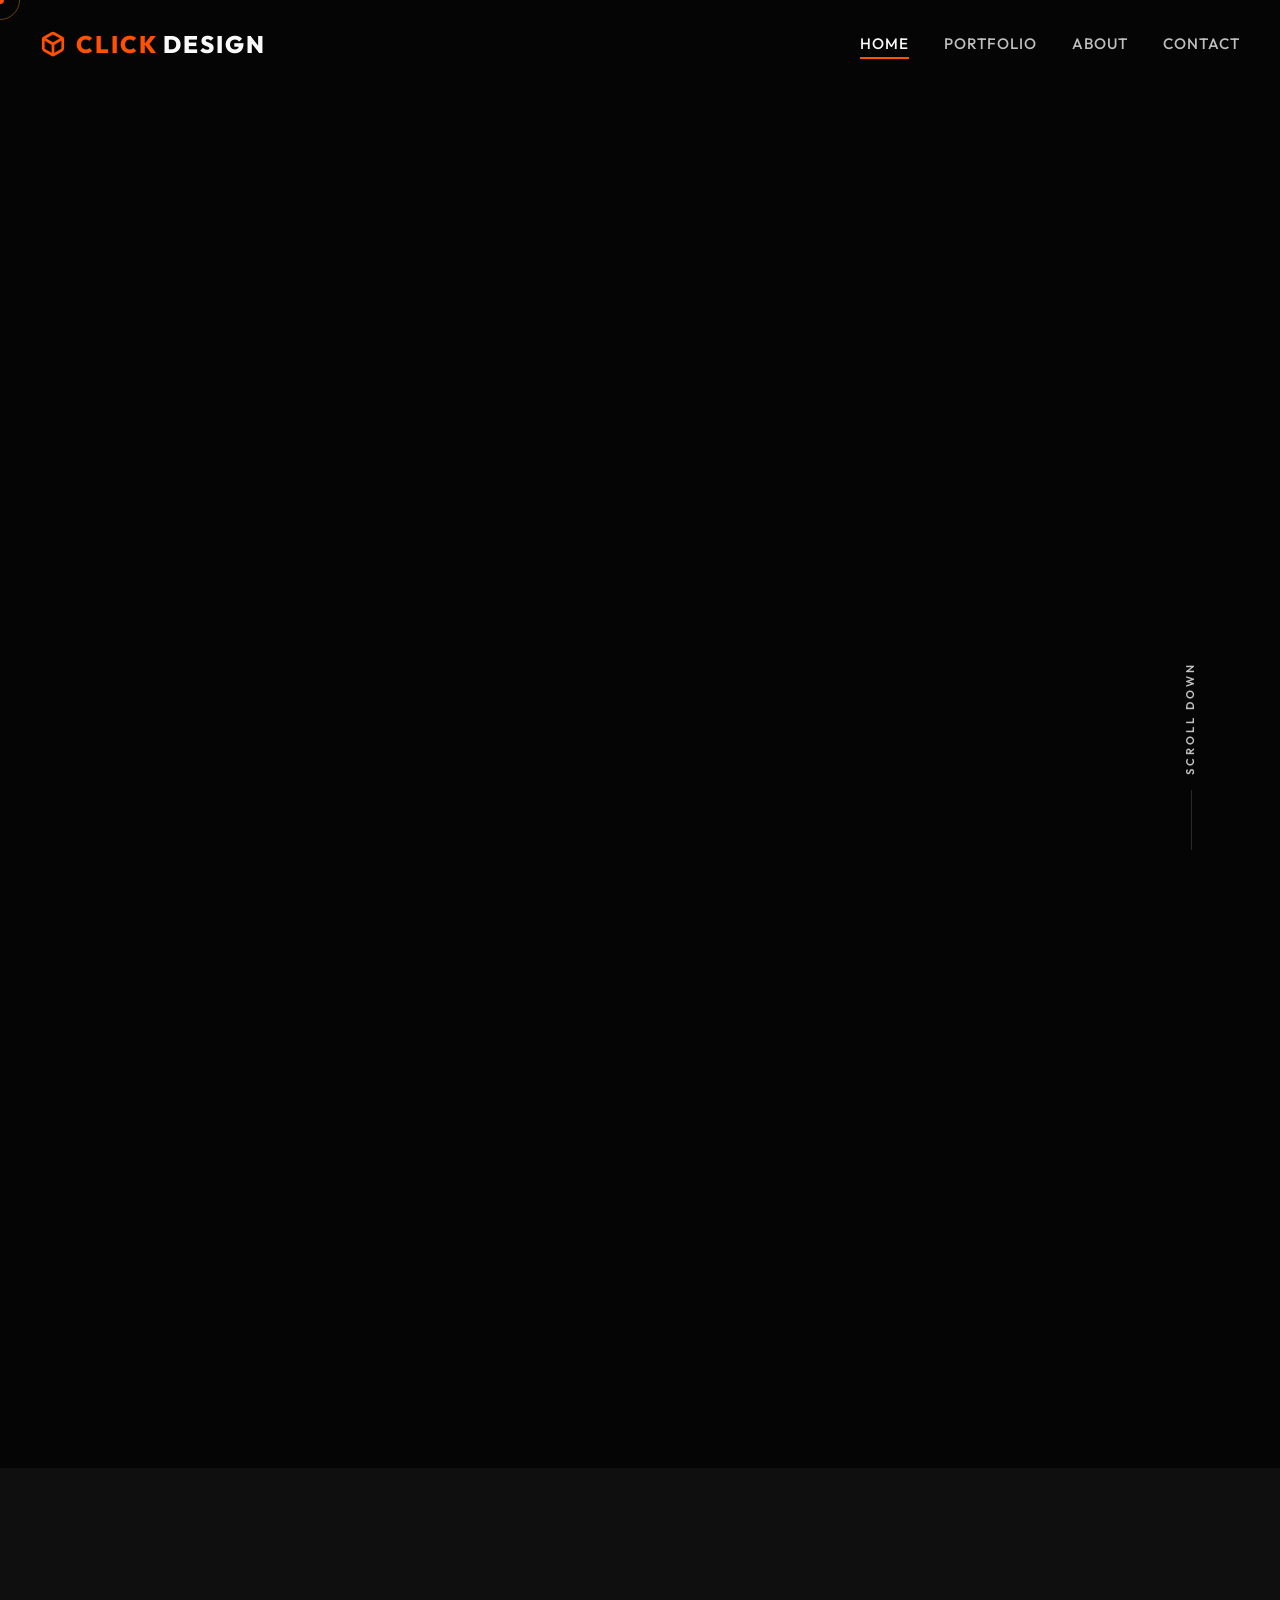
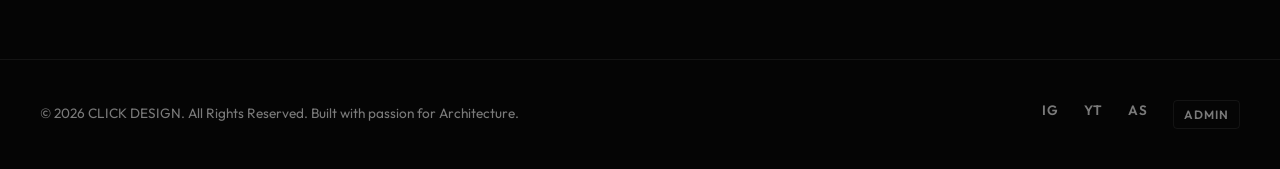
==== commit f47f0ef4: "Add files via upload" ====
--- a/index.html
+++ b/index.html
@@ -267,6 +267,6 @@
         <svg width="24" height="24" viewBox="0 0 24 24" fill="none" stroke="currentColor" stroke-width="2" stroke-linecap="round" stroke-linejoin="round"><polyline points="18 15 12 9 6 15"></polyline></svg>
     </button>
 
-    <script src="app.js"></script>
+    <script type="module" src="app.js"></script>
 </body>
 </html>
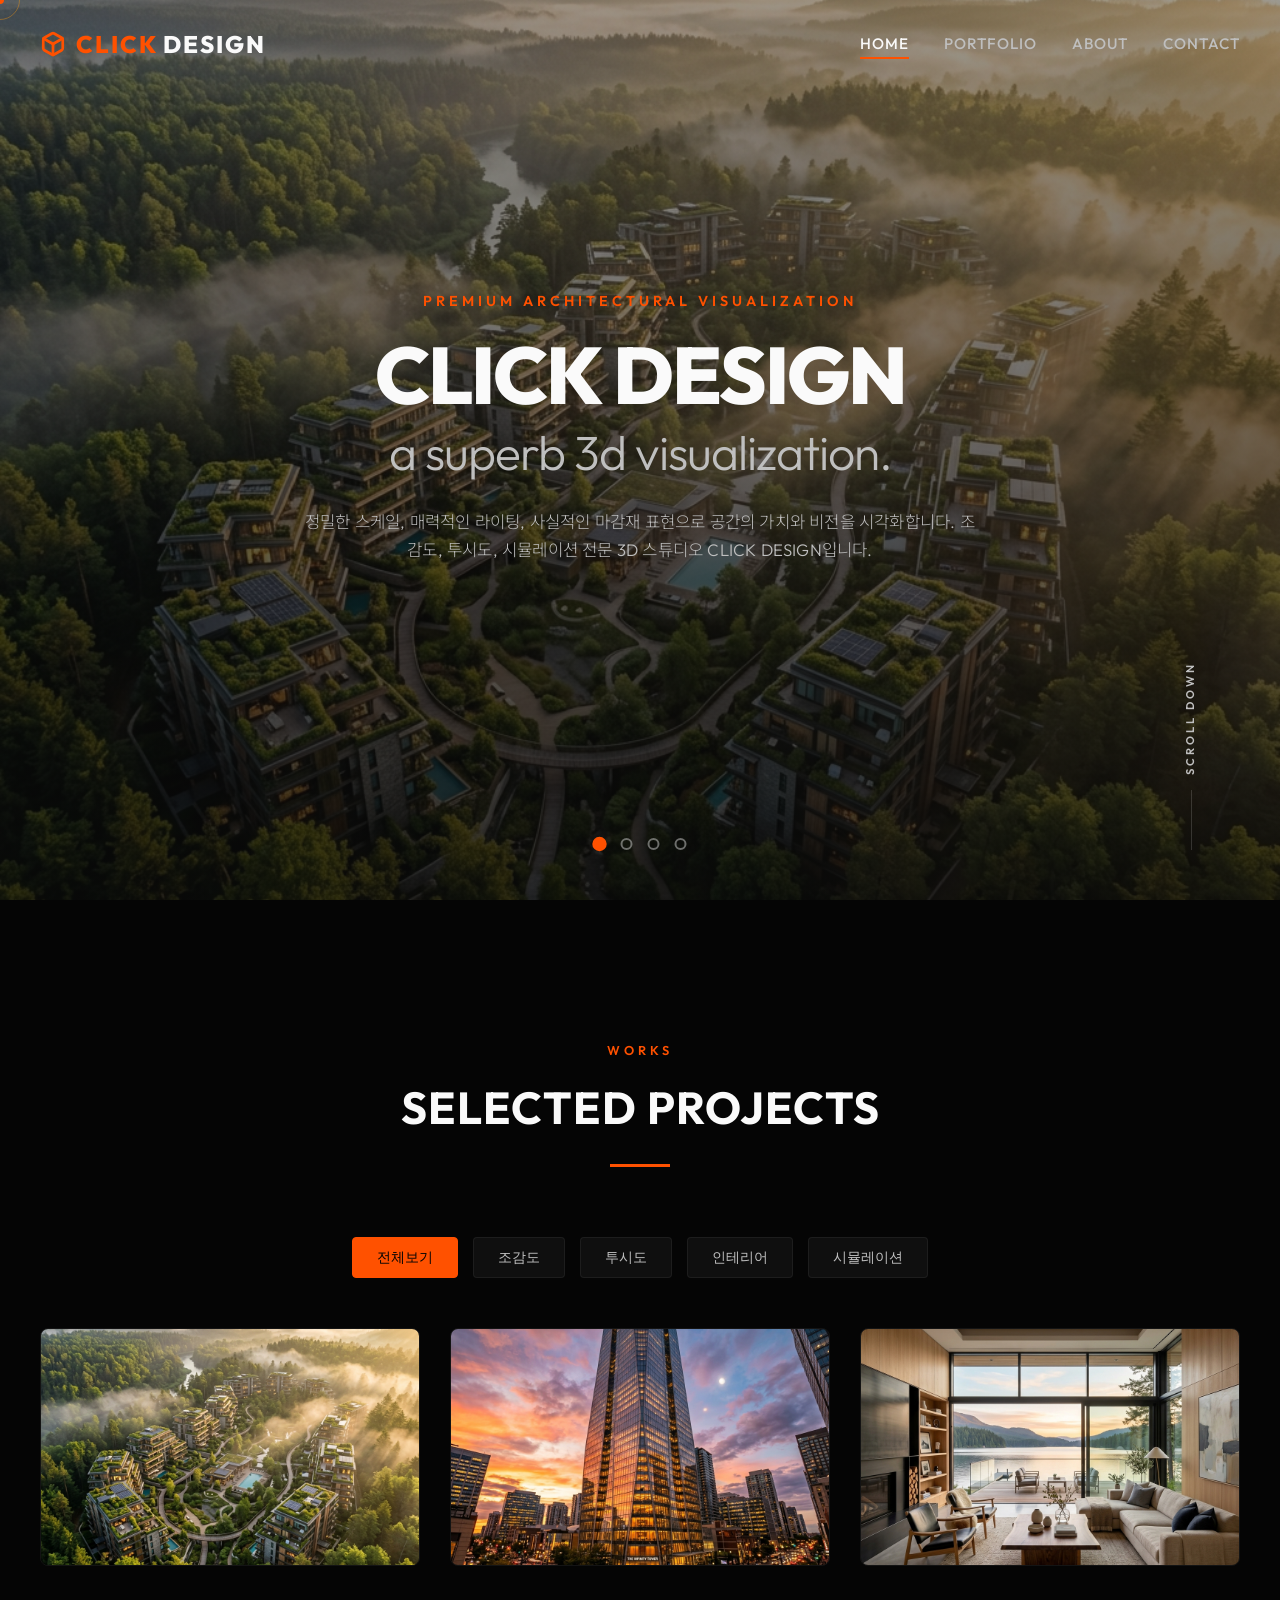
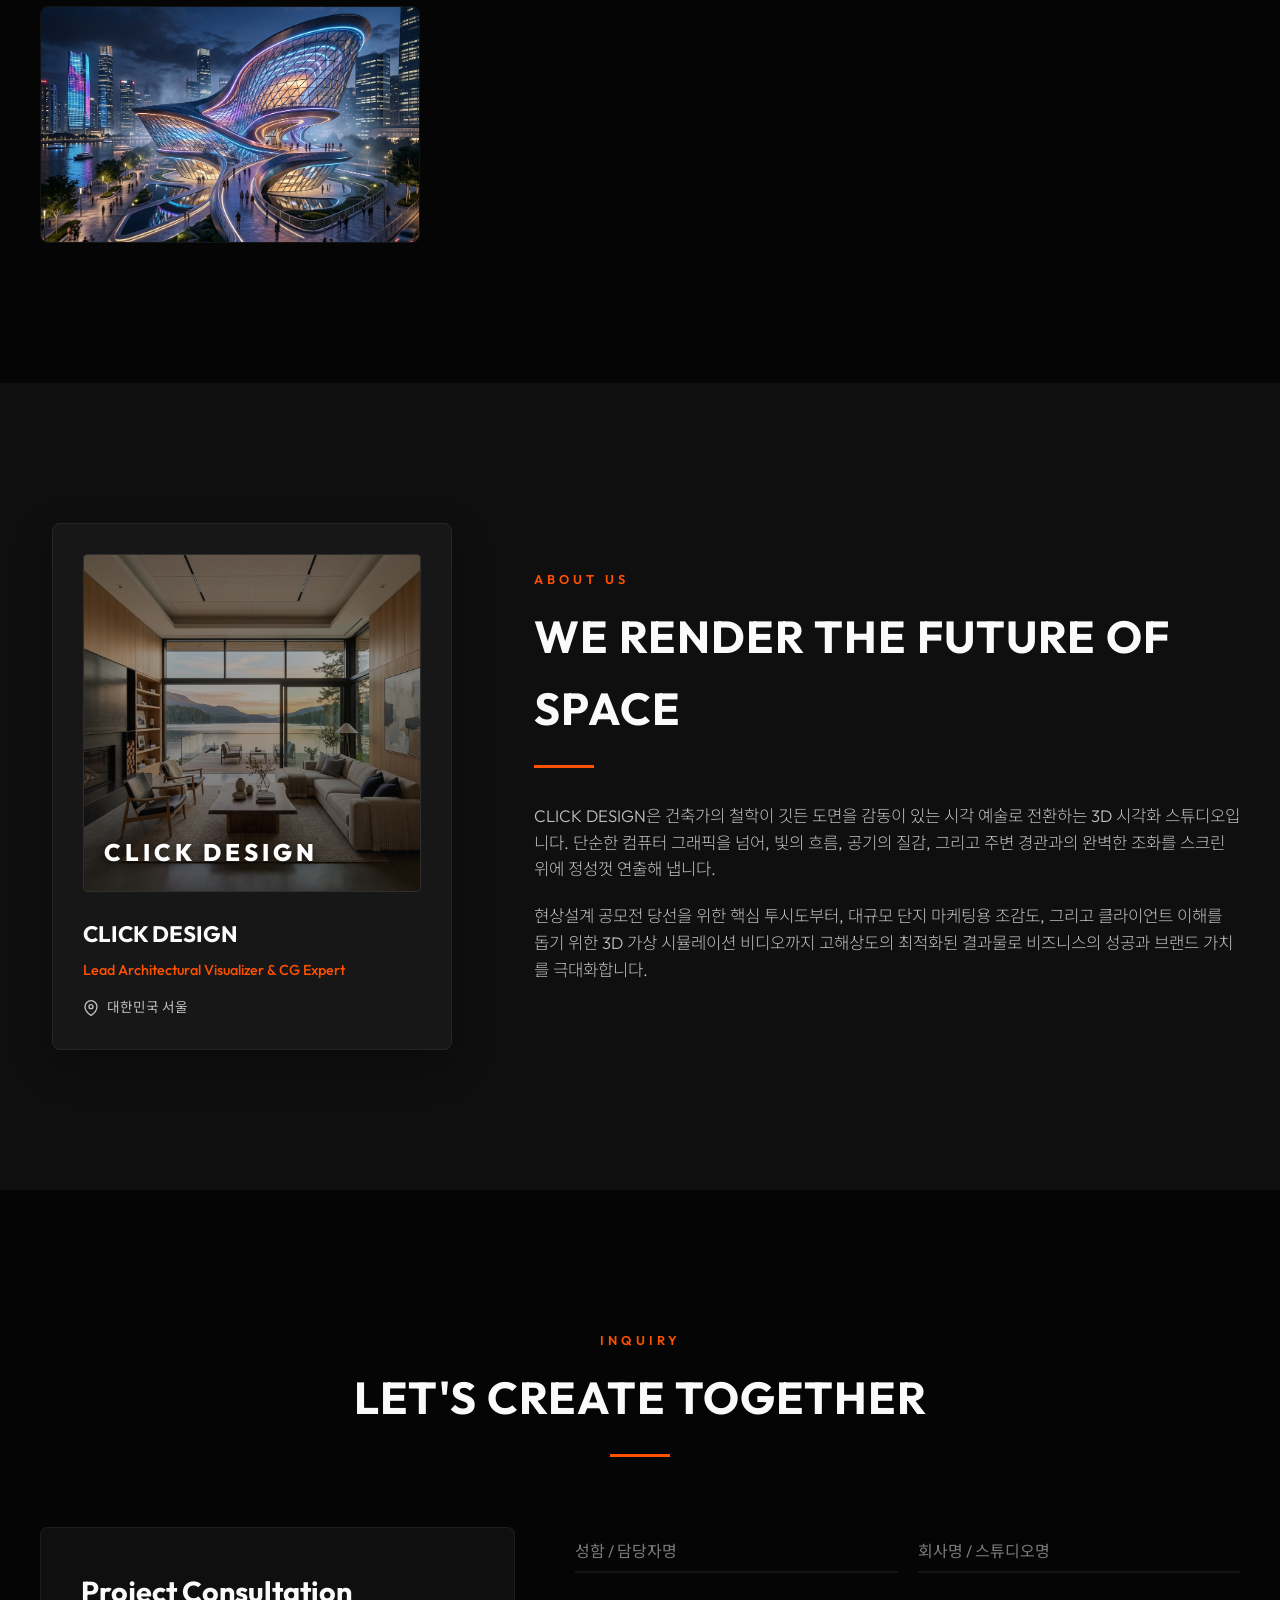
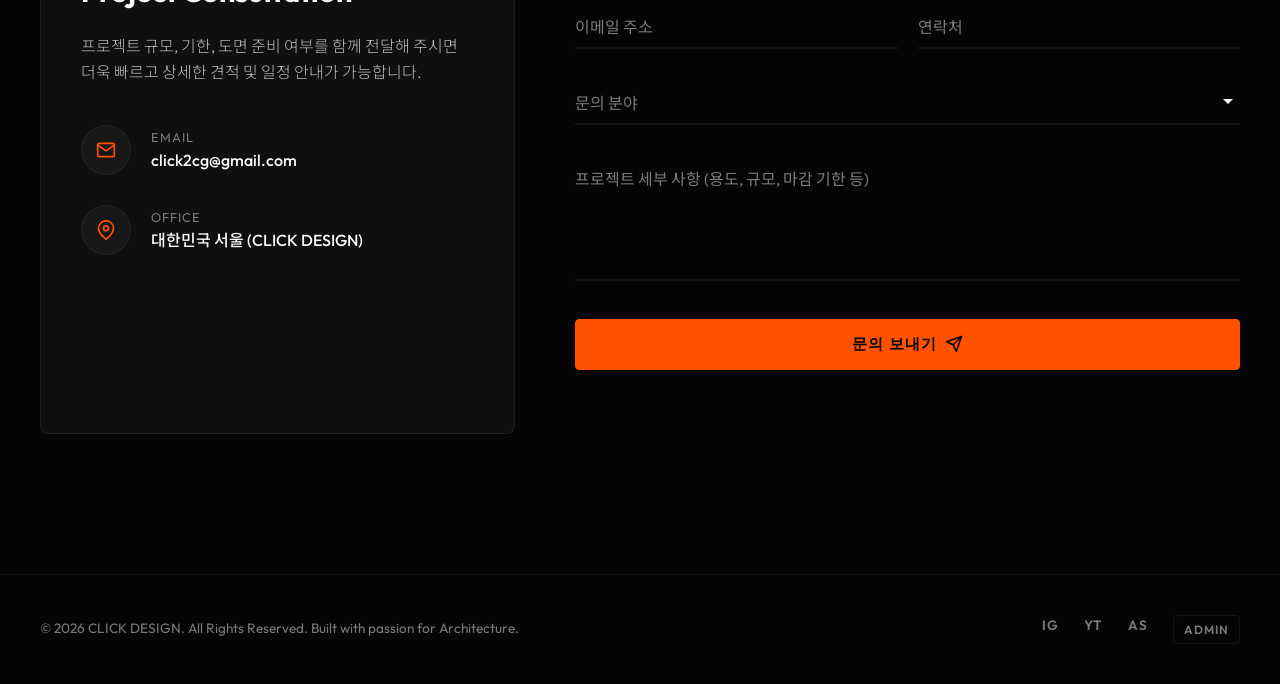
==== commit 2524230f: "Add files via upload" ====
--- a/index.html
+++ b/index.html
@@ -267,6 +267,6 @@
         <svg width="24" height="24" viewBox="0 0 24 24" fill="none" stroke="currentColor" stroke-width="2" stroke-linecap="round" stroke-linejoin="round"><polyline points="18 15 12 9 6 15"></polyline></svg>
     </button>
 
-    <script type="module" src="app.js"></script>
+    <script src="app.js"></script>
 </body>
 </html>
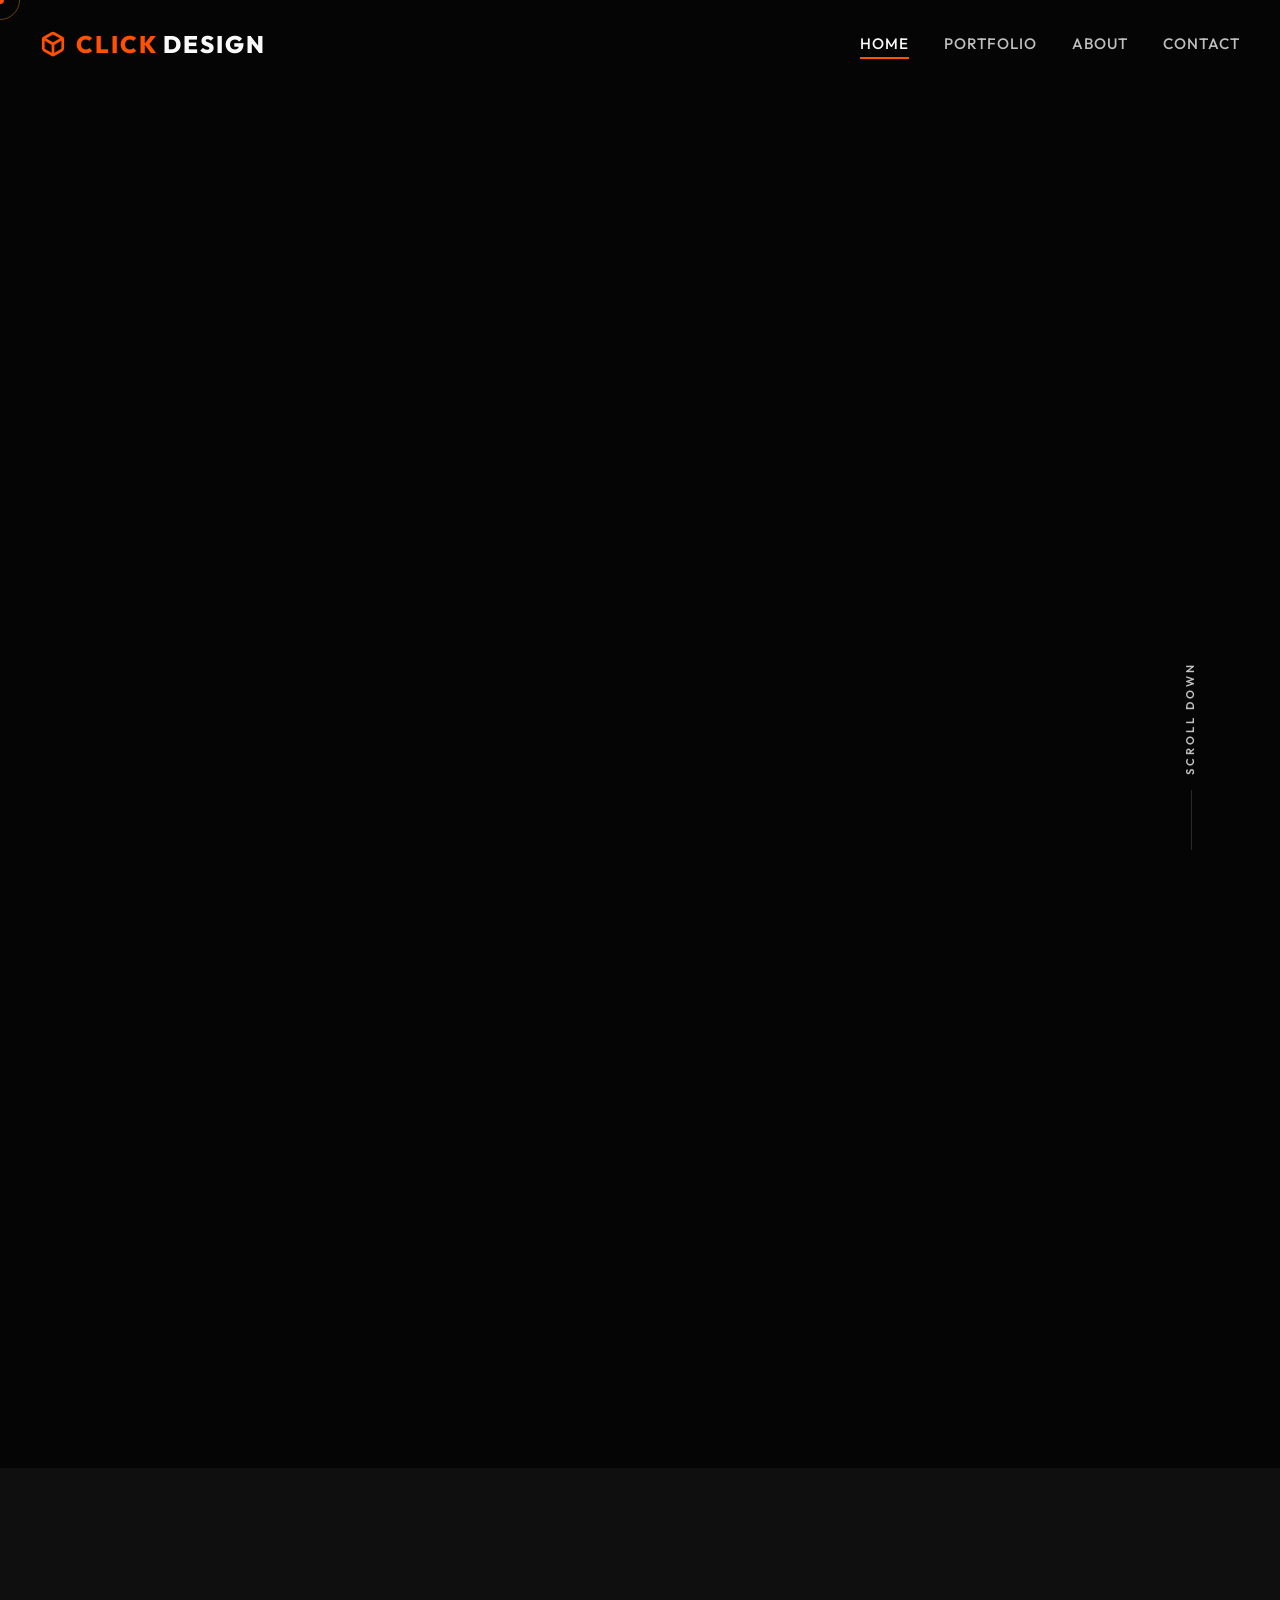
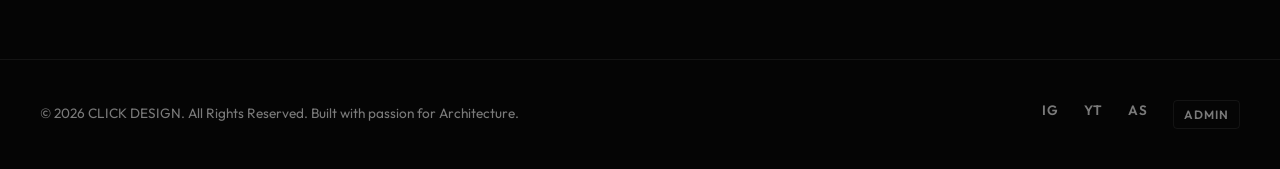
==== commit 4c78a80e: "Add files via upload" ====
--- a/index.html
+++ b/index.html
@@ -267,6 +267,6 @@
         <svg width="24" height="24" viewBox="0 0 24 24" fill="none" stroke="currentColor" stroke-width="2" stroke-linecap="round" stroke-linejoin="round"><polyline points="18 15 12 9 6 15"></polyline></svg>
     </button>
 
-    <script src="app.js"></script>
+    <script type="module" src="app.js"></script>
 </body>
 </html>
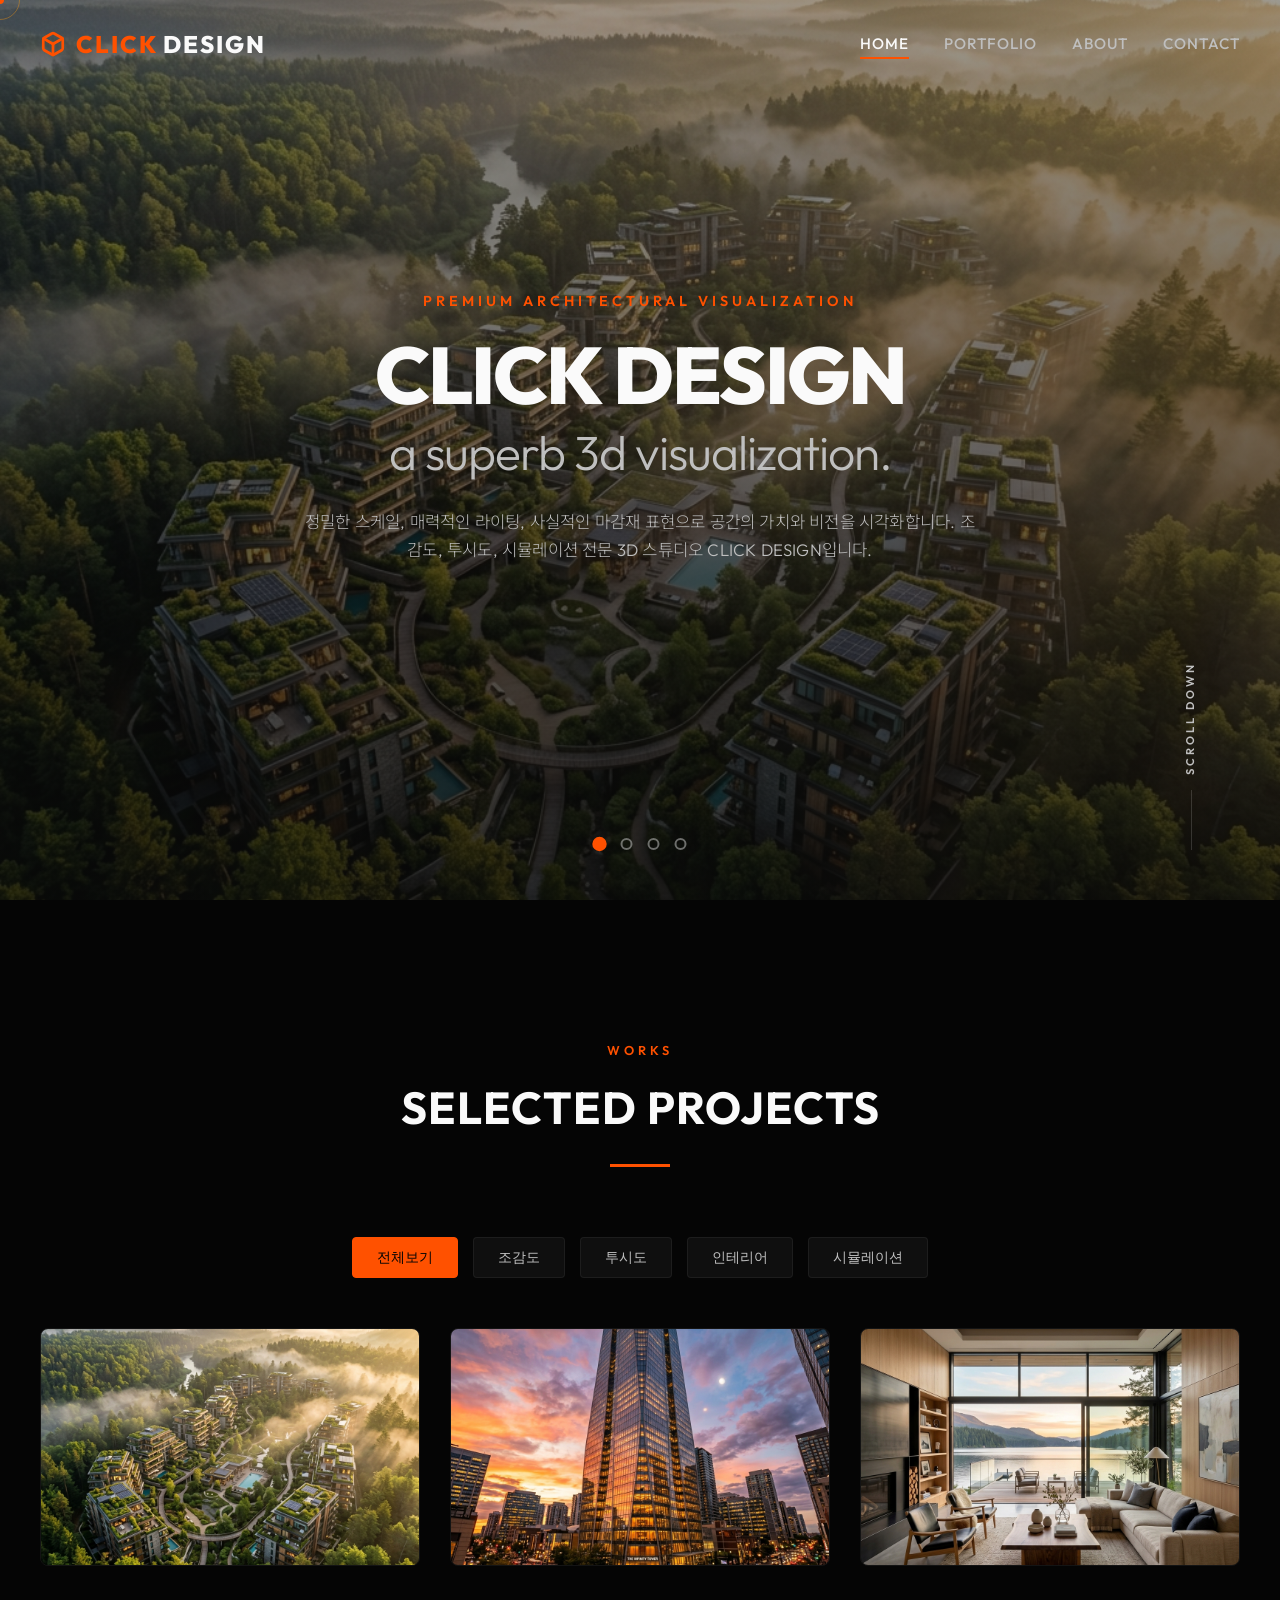
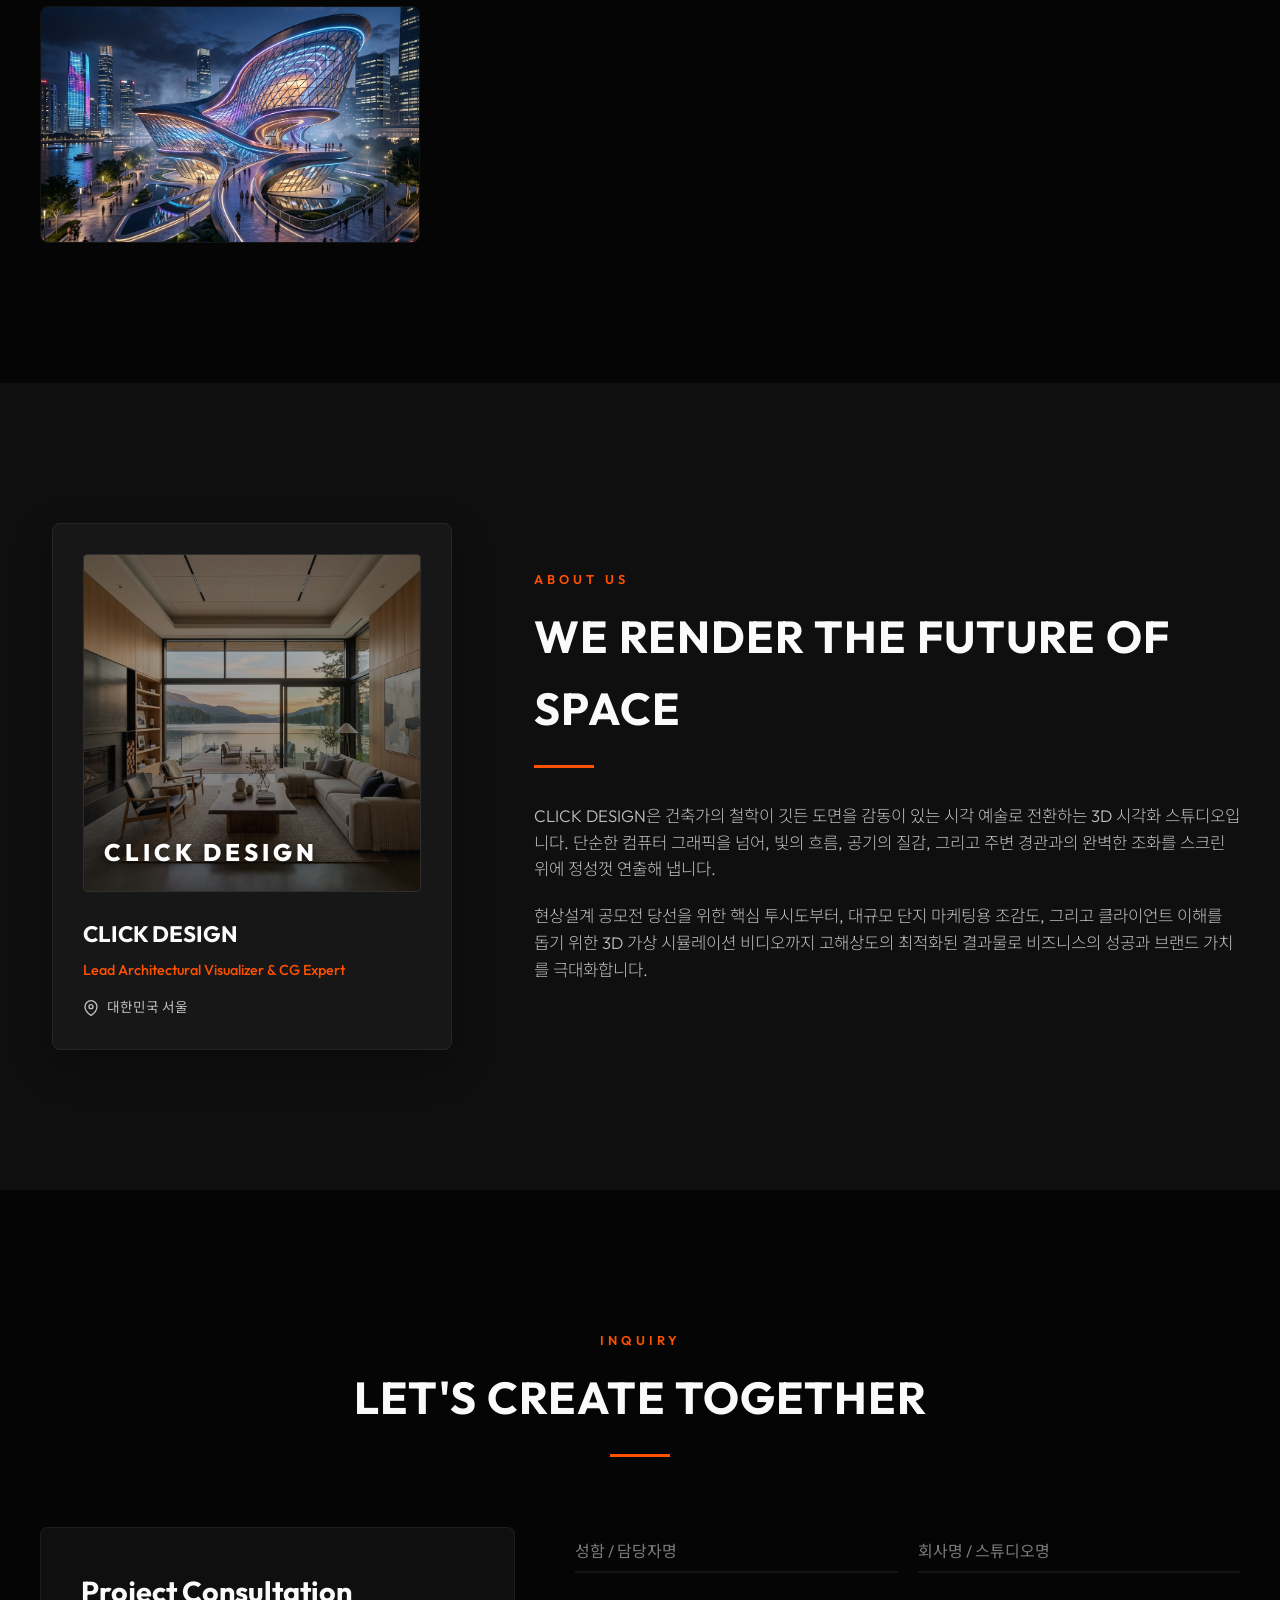
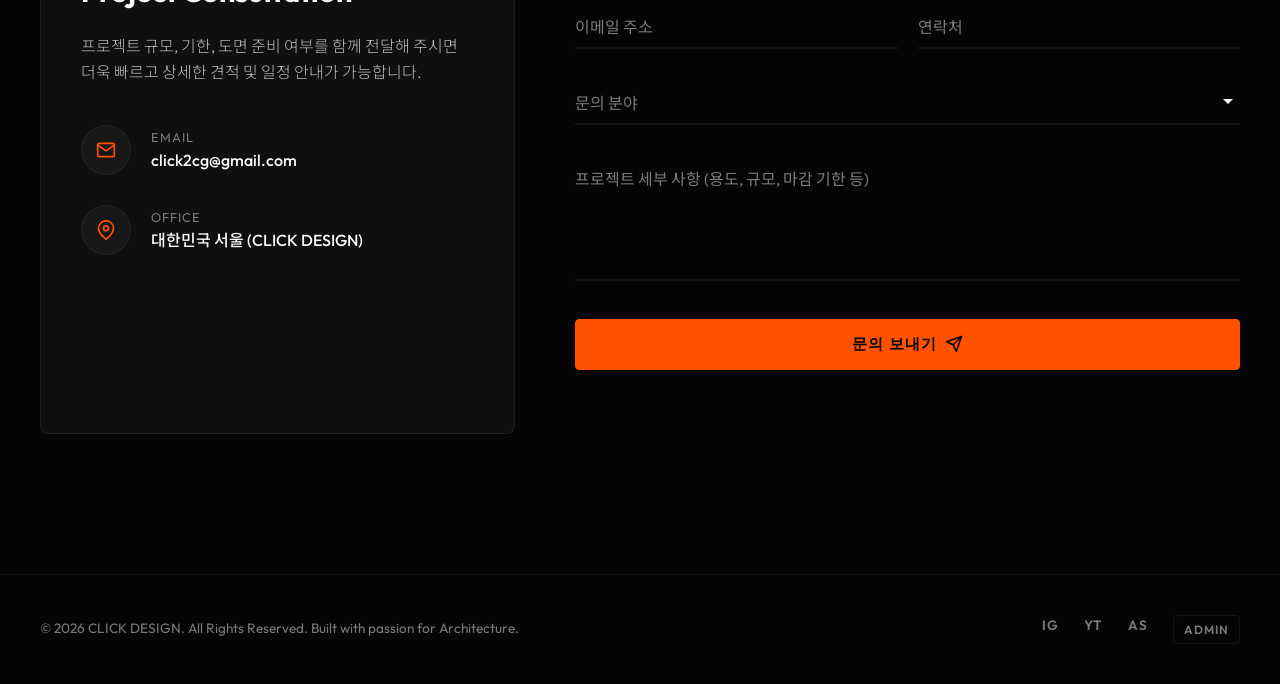
==== commit ea77edbe: "Add files via upload" ====
--- a/index.html
+++ b/index.html
@@ -267,6 +267,6 @@
         <svg width="24" height="24" viewBox="0 0 24 24" fill="none" stroke="currentColor" stroke-width="2" stroke-linecap="round" stroke-linejoin="round"><polyline points="18 15 12 9 6 15"></polyline></svg>
     </button>
 
-    <script type="module" src="app.js"></script>
+    <script src="app.js"></script>
 </body>
 </html>
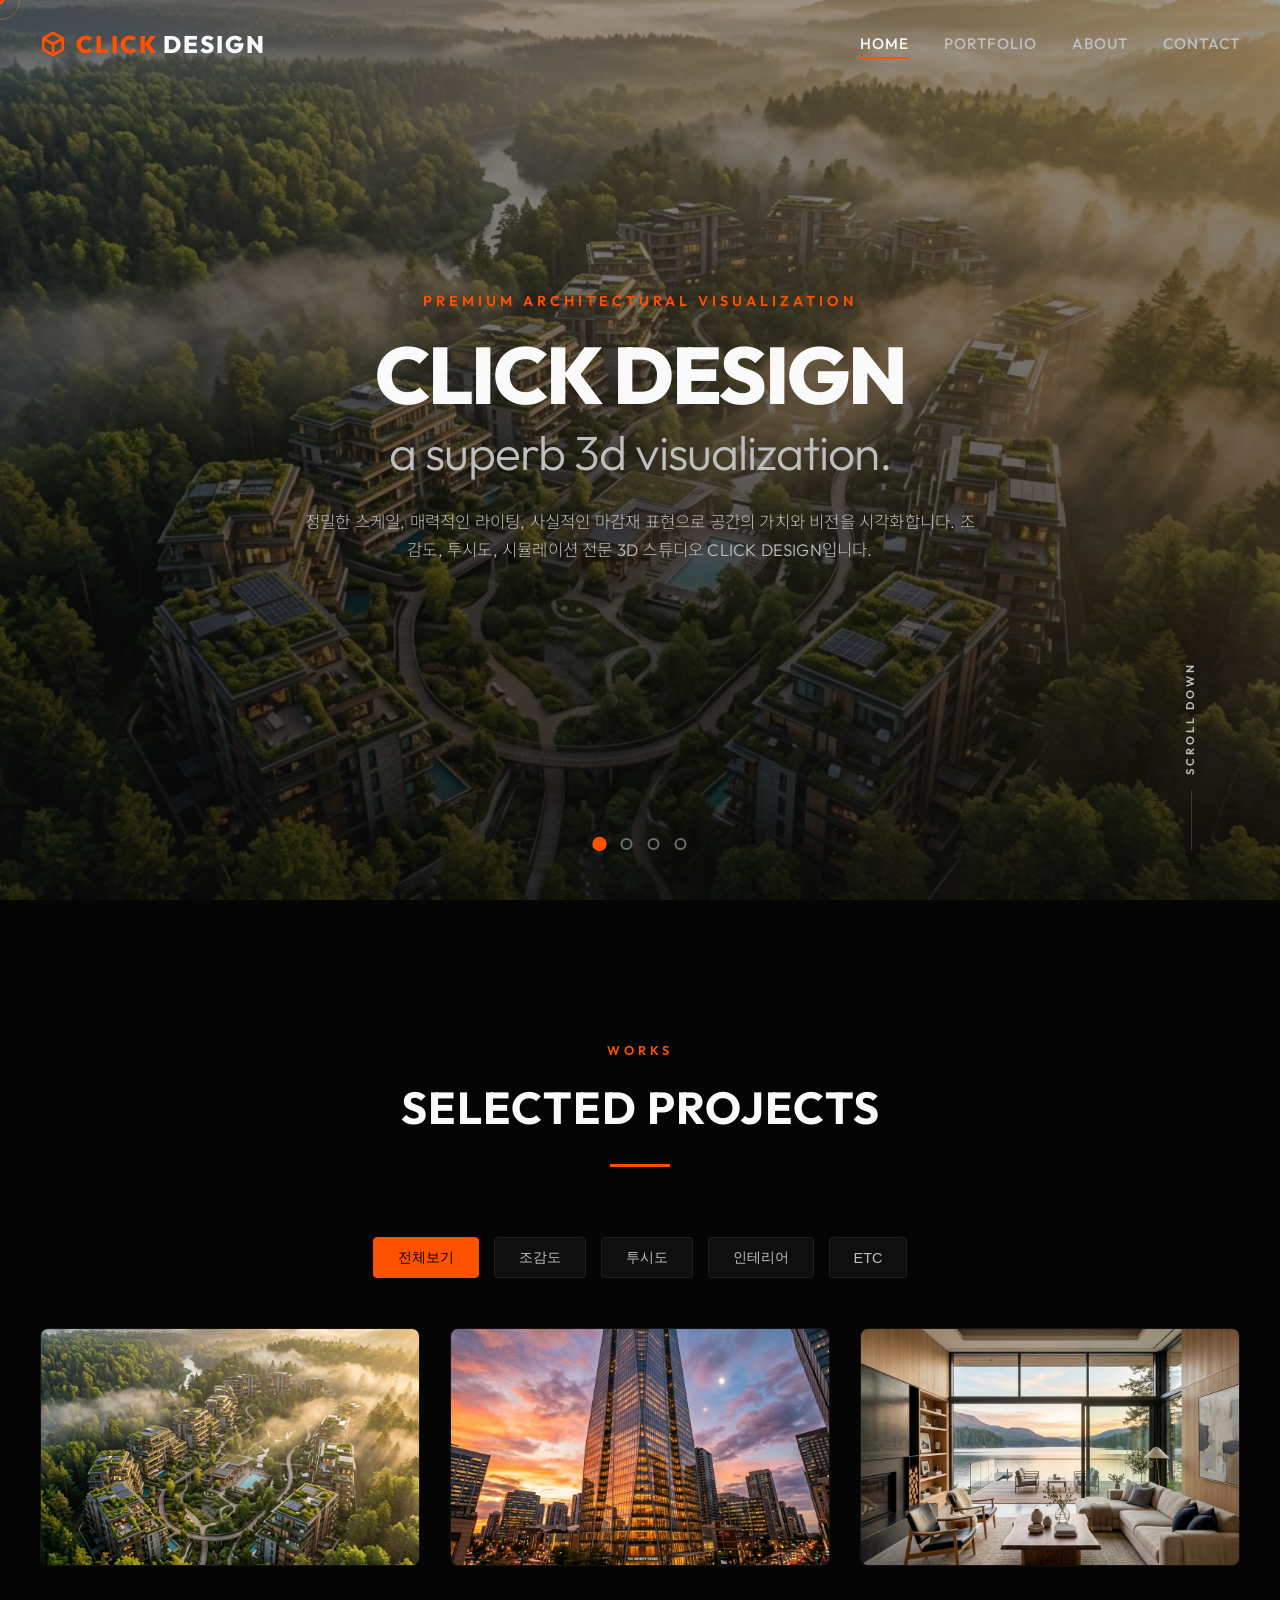
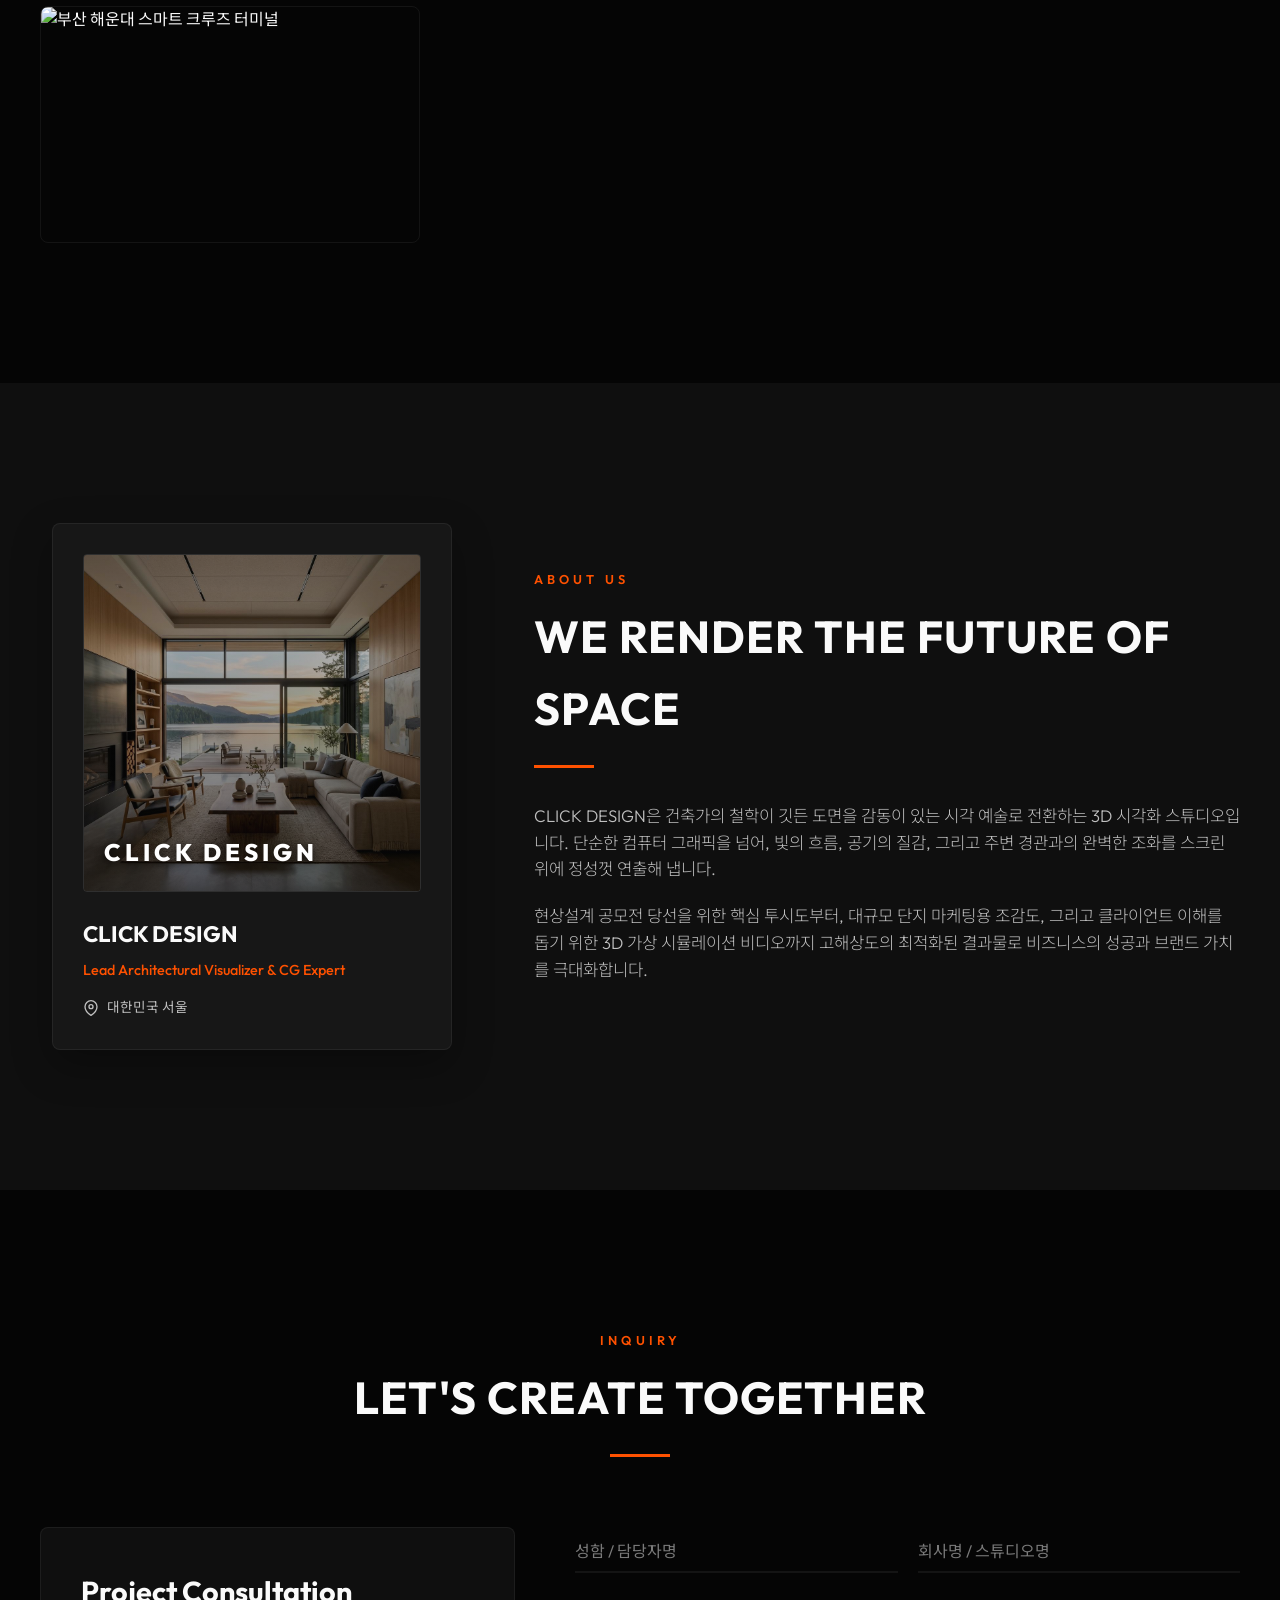
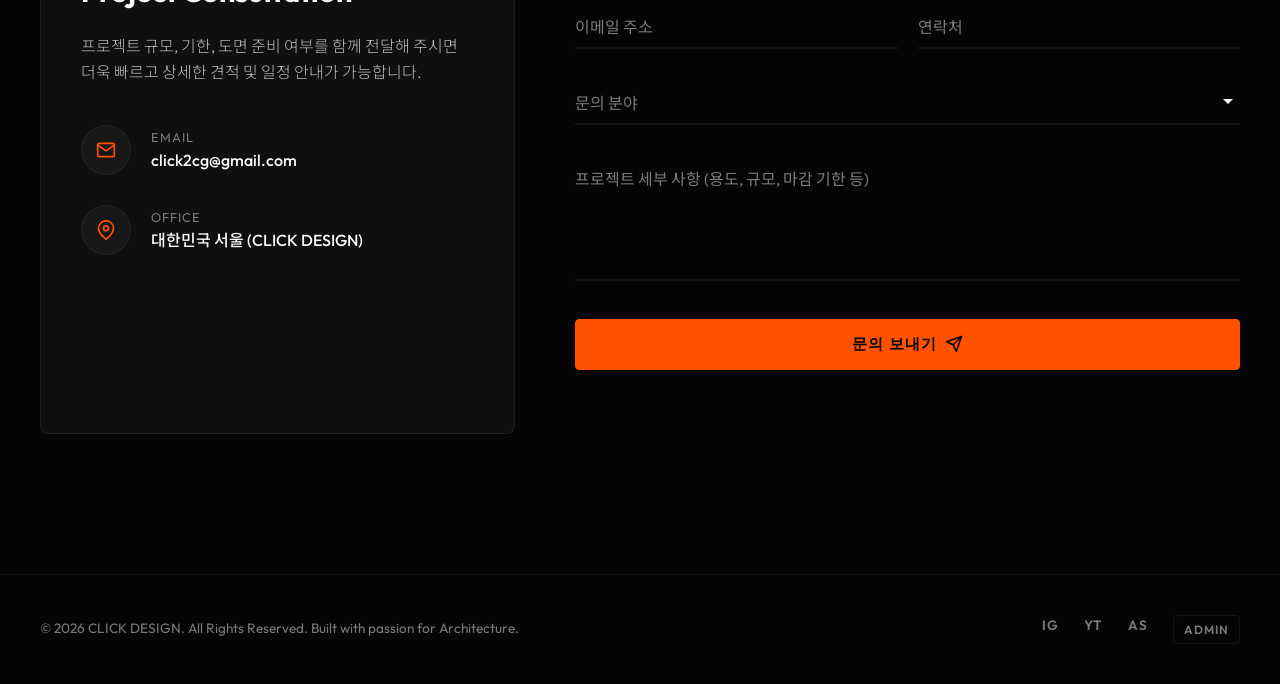
==== commit 0e5ebffc: "Add files via upload" ====
--- a/index.html
+++ b/index.html
@@ -94,7 +94,7 @@
                 <button class="filter-btn" data-filter="birds-eye" id="filter-birds-eye-btn">조감도</button>
                 <button class="filter-btn" data-filter="perspective" id="filter-perspective-btn">투시도</button>
                 <button class="filter-btn" data-filter="interior" id="filter-interior-btn">인테리어</button>
-                <button class="filter-btn" data-filter="simulation" id="filter-simulation-btn">시뮬레이션</button>
+                <button class="filter-btn" data-filter="etc" id="filter-etc-btn">ETC</button>
             </div>
 
             <!-- Portfolio Grid -->
@@ -213,8 +213,7 @@
                                 <option value="birds-eye">조감도 제작</option>
                                 <option value="perspective">투시도 제작 (익스테리어/인테리어)</option>
                                 <option value="interior">인테리어</option>
-                                <option value="simulation">3D 시뮬레이션 및 영상</option>
-                                <option value="etc">기타 (기획설계/협업 문의)</option>
+                                <option value="etc">ETC (시뮬레이션 및 기타 문의)</option>
                             </select>
                             <label for="contact-category" class="select-label">문의 분야</label>
                         </div>
--- a/styles.css
+++ b/styles.css
@@ -1906,3 +1906,52 @@
     background-color: rgba(255, 255, 255, 0.05);
     color: var(--text-primary);
 }
+
+/* ==========================================================================
+   Image Protection & Toast Notification Styles
+   ========================================================================== */
+img {
+    -webkit-user-drag: none;
+    -khtml-user-drag: none;
+    -moz-user-drag: none;
+    -o-user-drag: none;
+    user-drag: none;
+    user-select: none;
+    -moz-user-select: none;
+    -webkit-user-select: none;
+    -ms-user-select: none;
+}
+
+.toast-notification {
+    position: fixed;
+    bottom: 50px;
+    left: 50%;
+    transform: translate(-50%, 50px);
+    background-color: rgba(10, 10, 10, 0.95);
+    border: 1px solid var(--accent);
+    color: var(--text-primary);
+    padding: 15px 30px;
+    border-radius: var(--radius-sm);
+    font-size: 0.9rem;
+    font-weight: 500;
+    letter-spacing: 0.5px;
+    box-shadow: 0 10px 30px rgba(0, 0, 0, 0.5), 0 0 15px rgba(255, 80, 0, 0.2);
+    z-index: 11000;
+    opacity: 0;
+    pointer-events: none;
+    transition: transform 0.4s cubic-bezier(0.175, 0.885, 0.32, 1.275), opacity 0.4s ease;
+    display: flex;
+    align-items: center;
+    gap: 10px;
+}
+
+.toast-notification.active {
+    transform: translate(-50%, 0);
+    opacity: 1;
+}
+
+.toast-icon {
+    color: var(--accent);
+    font-weight: 700;
+    font-size: 1.1rem;
+}
